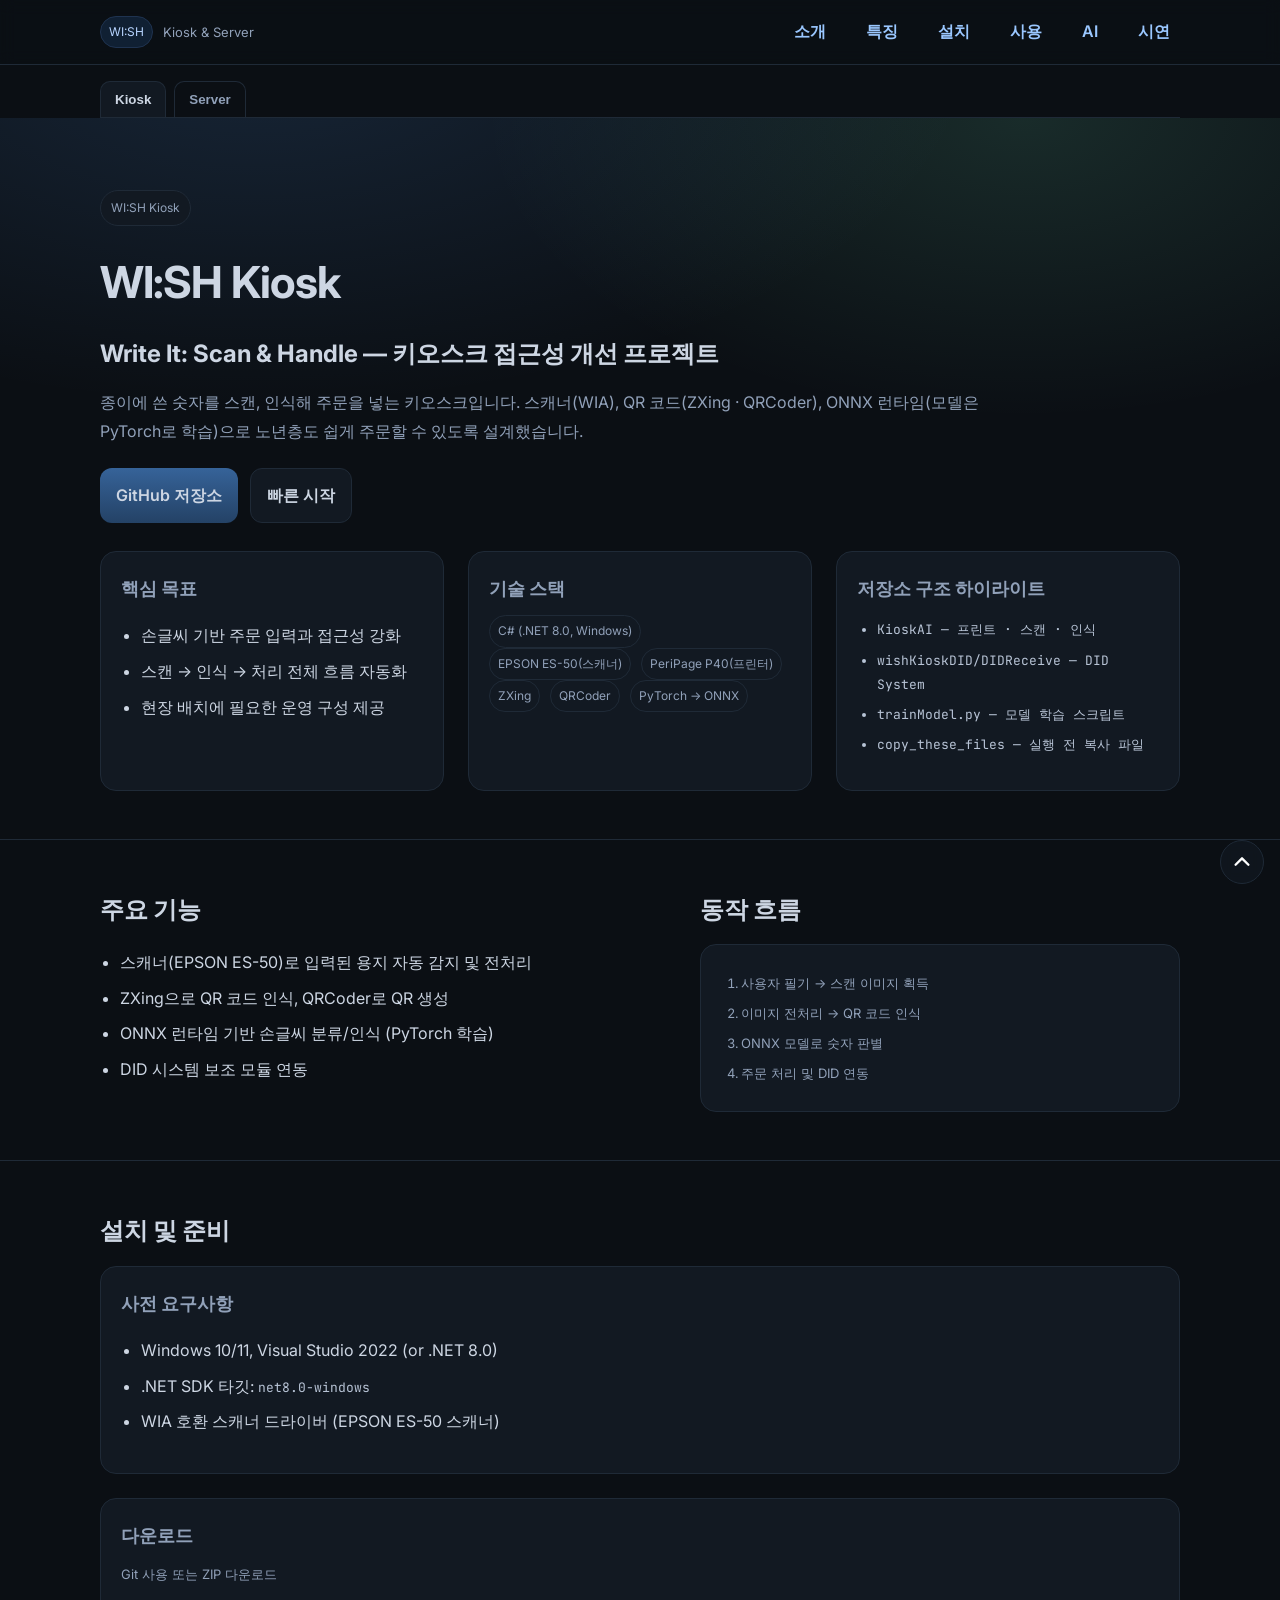
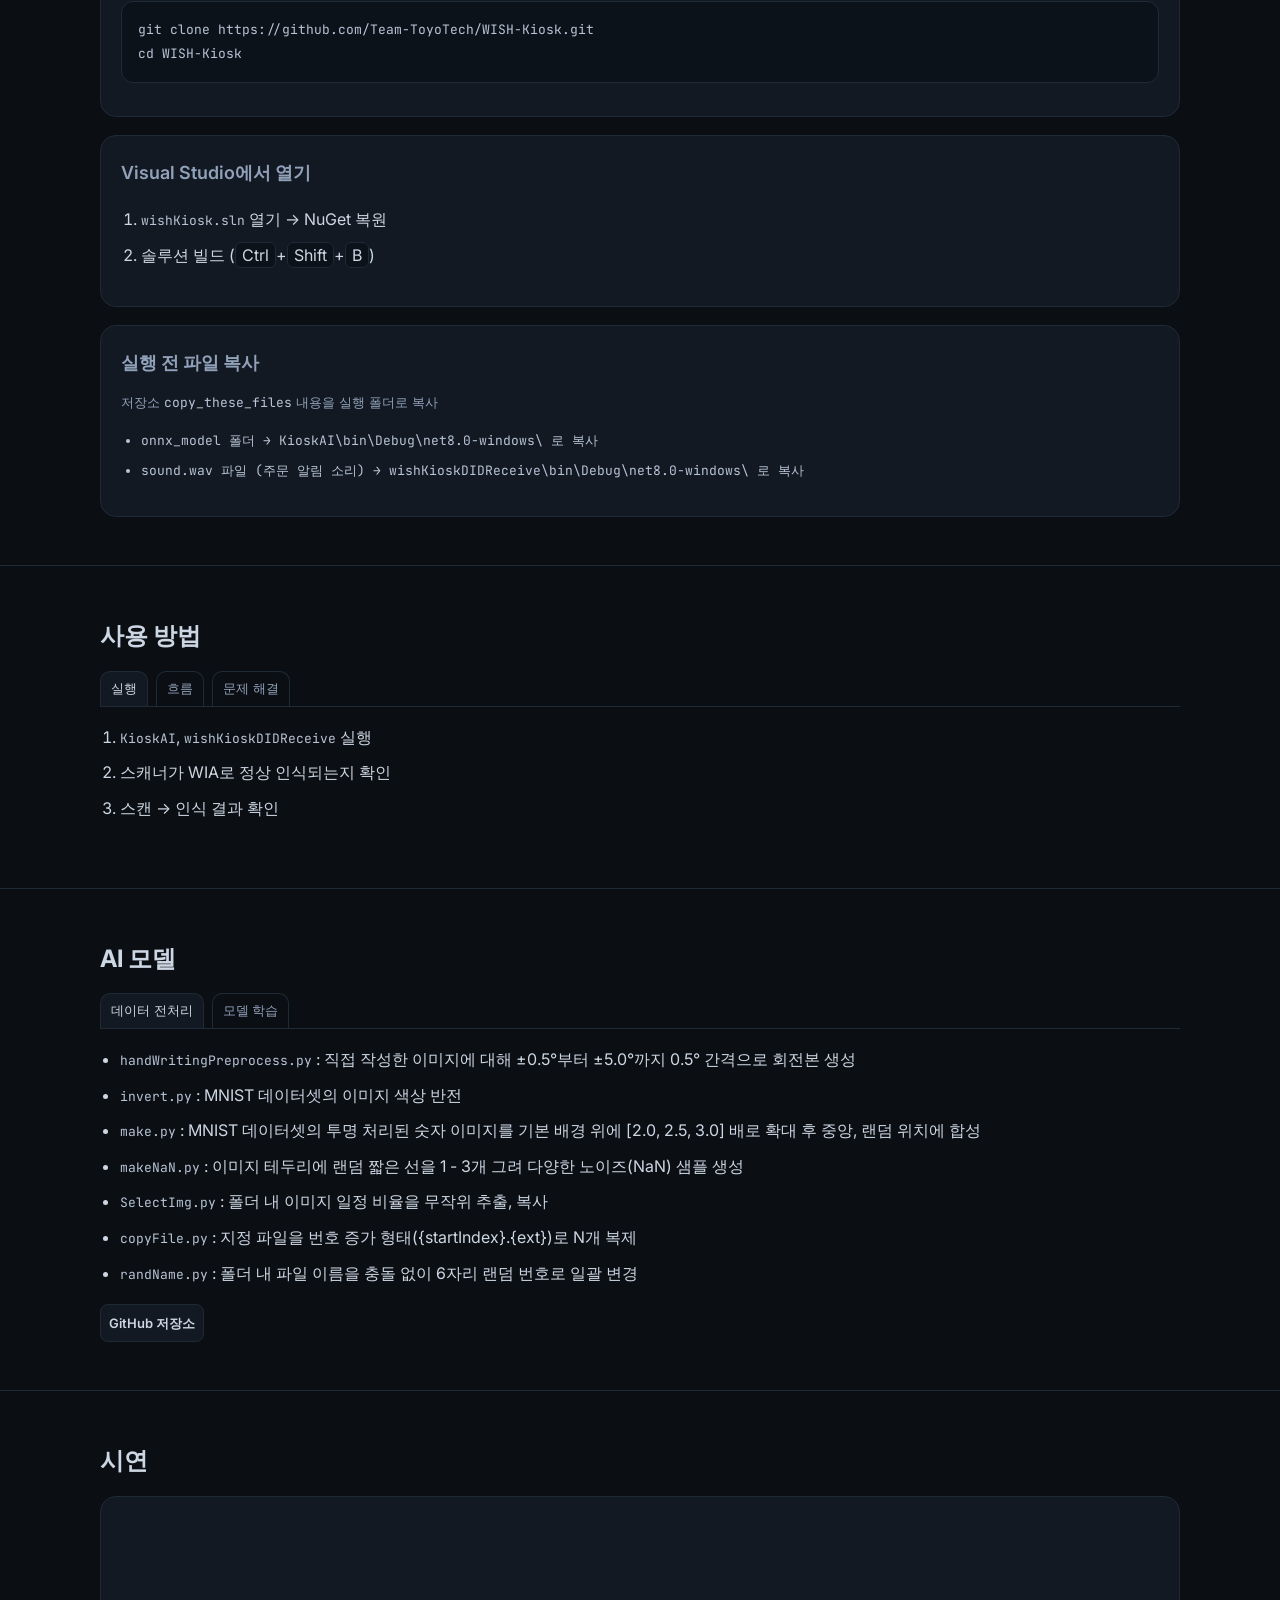
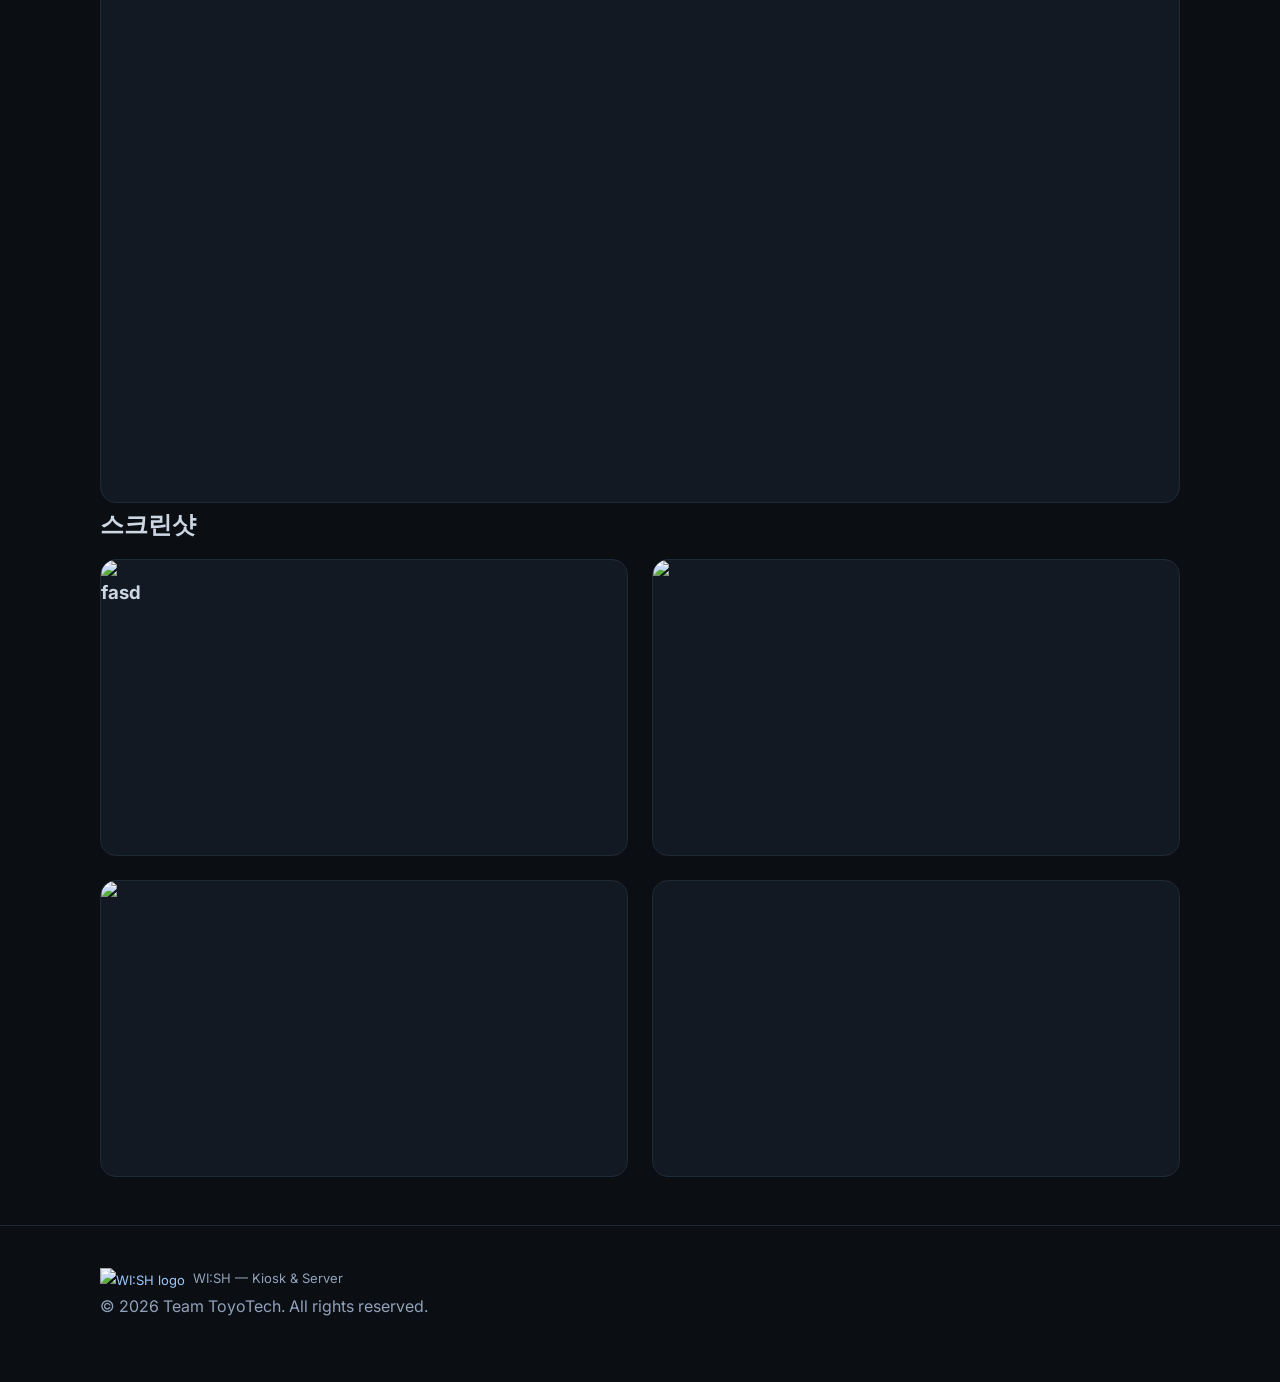
==== docs/index.html @ a1c24a6a "docs update contents and functions update" ====
<!DOCTYPE html>
<html lang="ko">
    <head>
        <meta charset="utf-8" />
        <meta name="viewport" content="width=device-width, initial-scale=1" />
        <title>WI:SH KIOSK & SERVER</title>
        <link rel="icon" href="/img/logo.png" />
        <meta
            name="description"
            content="WISH Kiosk & WISH Server — 접근성 키오스크와 연동 서버 소개/가이드"
        />
        <link rel="preconnect" href="https://fonts.googleapis.com" />
        <link rel="preconnect" href="https://fonts.gstatic.com" crossorigin />
        <link
            href="https://fonts.googleapis.com/css2?family=Inter:wght@400;600;700&family=JetBrains+Mono:wght@400;600&display=swap"
            rel="stylesheet"
        />
        <link rel="stylesheet" href="styles.css" />
        <script
            src="https://cdn.jsdelivr.net/npm/marked/marked.min.js"
            defer
        ></script>
    </head>
    <body>
        <header>
            <div class="container">
                <nav>
                    <div style="display: flex; align-items: center; gap: 10px">
                        <div class="pill">WI:SH</div>
                        <span class="small">Kiosk & Server</span>
                    </div>
                    <div style="display: flex; align-items: center; gap: 20px">
                        <!-- Kiosk-only nav -->
                        <div class="nav-links kiosk-only">
                            <a href="#overview">소개</a>
                            <a href="#features">특징</a>
                            <a href="#install">설치</a>
                            <a href="#usage">사용</a>
                            <a href="#ai">AI</a>
                            <a href="#demo">시연</a>
                        </div>
                        <!-- Server-only nav -->
                        <div class="nav-links server-only hidden">
                            <a href="#server-overview">소개</a>
                            <a href="#server-features">특징</a>
                            <a href="#server-install">설치</a>
                            <a href="#server-api">API</a>
                            <a href="#server-usage">사용</a>
                        </div>
                    </div>
                </nav>
            </div>
        </header>

        <!-- TOP-LEVEL TABS -->
        <div class="container">
            <div
                class="top-tabs"
                role="tablist"
                aria-label="WI:SH Product Switch"
            >
                <button
                    class="active"
                    data-pane="kiosk"
                    aria-controls="pane-kiosk"
                    aria-selected="true"
                >
                    Kiosk
                </button>
                <button
                    data-pane="server"
                    aria-controls="pane-server"
                    aria-selected="false"
                >
                    Server
                </button>
            </div>
        </div>

        <!-- ===================== KIOSK PANE ===================== -->
        <div
            id="pane-kiosk"
            class="pane active"
            role="tabpanel"
            aria-labelledby="tab-kiosk"
        >
            <!-- KIOSK: OVERVIEW -->
            <section class="hero" id="overview">
                <div class="container">
                    <span class="badge">WI:SH Kiosk</span>
                    <h1 class="h1">WI:SH Kiosk</h1>
                    <h2 class="h2">
                        Write It: Scan & Handle — 키오스크 접근성 개선 프로젝트
                    </h2>
                    <p class="lead">
                        종이에 쓴 숫자를 스캔, 인식해 주문을 넣는
                        키오스크입니다. 스캐너(WIA), QR 코드(ZXing · QRCoder),
                        ONNX 런타임(모델은 PyTorch로 학습)으로 노년층도 쉽게
                        주문할 수 있도록 설계했습니다.
                    </p>
                    <div class="cta-row">
                        <a
                            class="btn primary"
                            href="https://github.com/Team-ToyoTech/WISH-Kiosk"
                            target="_blank"
                            rel="noopener"
                            >GitHub 저장소</a
                        >
                        <a class="btn secondary" href="#install">빠른 시작</a>
                    </div>

                    <div class="grid features">
                        <div class="card">
                            <h3 class="h3">핵심 목표</h3>
                            <ul>
                                <li>손글씨 기반 주문 입력과 접근성 강화</li>
                                <li>스캔 → 인식 → 처리 전체 흐름 자동화</li>
                                <li>현장 배치에 필요한 운영 구성 제공</li>
                            </ul>
                        </div>
                        <div class="card">
                            <h3 class="h3">기술 스택</h3>
                            <div class="tag">C# (.NET 8.0, Windows)</div>
                            <div class="tag">EPSON ES-50(스캐너)</div>
                            <div class="tag">PeriPage P40(프린터)</div>
                            <div class="tag">ZXing</div>
                            <div class="tag">QRCoder</div>
                            <div class="tag">PyTorch → ONNX</div>
                        </div>
                        <div class="card">
                            <h3 class="h3">저장소 구조 하이라이트</h3>
                            <ul class="mono">
                                <li>KioskAI — 프린트 · 스캔 · 인식</li>
                                <li>wishKioskDID/DIDReceive — DID System</li>
                                <li>trainModel.py — 모델 학습 스크립트</li>
                                <li>copy_these_files — 실행 전 복사 파일</li>
                            </ul>
                        </div>
                    </div>
                </div>
            </section>

            <!-- KIOSK: FEATURES + ARCH -->
            <section id="features" class="alt">
                <div class="container two-col">
                    <div>
                        <h2 class="h2">주요 기능</h2>
                        <ul>
                            <li>
                                스캐너(EPSON ES-50)로 입력된 용지 자동 감지 및
                                전처리
                            </li>
                            <li>ZXing으로 QR 코드 인식, QRCoder로 QR 생성</li>
                            <li>
                                ONNX 런타임 기반 손글씨 분류/인식 (PyTorch 학습)
                            </li>
                            <li>DID 시스템 보조 모듈 연동</li>
                        </ul>
                    </div>
                    <div>
                        <h2 class="h2">동작 흐름</h2>
                        <div class="card">
                            <ol class="small" style="margin: 0">
                                <li>사용자 필기 → 스캔 이미지 획득</li>
                                <li>이미지 전처리 → QR 코드 인식</li>
                                <li>ONNX 모델로 숫자 판별</li>
                                <li>주문 처리 및 DID 연동</li>
                            </ol>
                        </div>
                    </div>
                </div>
            </section>

            <!-- KIOSK: INSTALL -->
            <section id="install">
                <div class="container">
                    <h2 class="h2">설치 및 준비</h2>
                    <div class="grid">
                        <div class="card">
                            <h3 class="h3">사전 요구사항</h3>
                            <ul>
                                <li>
                                    Windows 10/11, Visual Studio 2022 (or .NET
                                    8.0)
                                </li>
                                <li>
                                    .NET SDK 타깃:
                                    <span class="mono">net8.0-windows</span>
                                </li>
                                <li>
                                    WIA 호환 스캐너 드라이버 (EPSON ES-50
                                    스캐너)
                                </li>
                            </ul>
                        </div>
                        <div class="card">
                            <h3 class="h3">다운로드</h3>
                            <p class="small">Git 사용 또는 ZIP 다운로드</p>
                            <pre><code class="mono">git clone https://github.com/Team-ToyoTech/WISH-Kiosk.git
cd WISH-Kiosk
</code></pre>
                        </div>
                    </div>

                    <div class="card" style="margin-top: 18px">
                        <h3 class="h3">Visual Studio에서 열기</h3>
                        <ol>
                            <li>
                                <span class="mono">wishKiosk.sln</span> 열기 →
                                NuGet 복원
                            </li>
                            <li>
                                솔루션 빌드 (<span class="kbd">Ctrl</span>+<span
                                    class="kbd"
                                    >Shift</span
                                >+<span class="kbd">B</span>)
                            </li>
                        </ol>
                    </div>

                    <div class="card" style="margin-top: 18px">
                        <h3 class="h3">실행 전 파일 복사</h3>
                        <p class="small">
                            저장소
                            <span class="mono">copy_these_files</span> 내용을
                            실행 폴더로 복사
                        </p>
                        <ul class="mono">
                            <li>
                                onnx_model 폴더 →
                                KioskAI\bin\Debug\net8.0-windows\ 로 복사
                            </li>
                            <li>
                                sound.wav 파일 (주문 알림 소리) →
                                wishKioskDIDReceive\bin\Debug\net8.0-windows\ 로
                                복사
                            </li>
                        </ul>
                    </div>
                </div>
            </section>

            <!-- KIOSK: USAGE -->
            <section id="usage" class="alt">
                <div class="container">
                    <h2 class="h2">사용 방법</h2>
                    <div class="tabs" role="tablist">
                        <button class="active" data-tab="run">실행</button>
                        <button data-tab="flow">흐름</button>
                        <button data-tab="troubleshoot">문제 해결</button>
                    </div>
                    <div id="tab-run" class="tabpanel active">
                        <ol>
                            <li>
                                <span class="mono">KioskAI</span>,
                                <span class="mono">wishKioskDIDReceive</span>
                                실행
                            </li>
                            <li>스캐너가 WIA로 정상 인식되는지 확인</li>
                            <li>스캔 → 인식 결과 확인</li>
                        </ol>
                    </div>
                    <div id="tab-flow" class="tabpanel">
                        <ol>
                            <li>스캔 버튼 → 문서 스캔</li>
                            <li>바코드/QR 감지 → 주문 식별</li>
                            <li>모델 추론 → 숫자 인식</li>
                            <li>주문 처리 → DID 수신/알림</li>
                        </ol>
                    </div>
                    <div id="tab-troubleshoot" class="tabpanel">
                        <ul>
                            <li>
                                스캐너 인식 실패: WIA 드라이버/USB 포트 확인
                            </li>
                            <li>패키지 오류: NuGet 복원/재설치</li>
                            <li>
                                모델 로드 실패:
                                <span class="mono">onnx_model</span> 경로 재확인
                            </li>
                        </ul>
                    </div>
                </div>
            </section>

            <!-- KIOSK: AI -->
            <section id="ai">
                <div class="container">
                    <h2 class="h2">AI 모델</h2>
                    <div class="tabs" role="tablist">
                        <button class="active" data-tab="dataPreprocess">
                            데이터 전처리
                        </button>
                        <button data-tab="modelTrain">모델 학습</button>
                    </div>
                    <div id="tab-dataPreprocess" class="tabpanel active">
                        <ul>
                            <li>
                                <span class="mono"
                                    >handWritingPreprocess.py</span
                                >
                                : 직접 작성한 이미지에 대해 ±0.5°부터 ±5.0°까지
                                0.5° 간격으로 회전본 생성
                            </li>
                            <li>
                                <span class="mono">invert.py</span> : MNIST
                                데이터셋의 이미지 색상 반전
                            </li>
                            <li>
                                <span class="mono">make.py</span> : MNIST
                                데이터셋의 투명 처리된 숫자 이미지를 기본 배경
                                위에 [2.0, 2.5, 3.0] 배로 확대 후 중앙, 랜덤
                                위치에 합성
                            </li>
                            <li>
                                <span class="mono">makeNaN.py</span> : 이미지
                                테두리에 랜덤 짧은 선을 1 - 3개 그려 다양한
                                노이즈(NaN) 샘플 생성
                            </li>
                            <li>
                                <span class="mono">SelectImg.py</span> : 폴더 내
                                이미지 일정 비율을 무작위 추출, 복사
                            </li>
                            <li>
                                <span class="mono">copyFile.py</span> : 지정
                                파일을 번호 증가 형태({startIndex}.{ext})로 N개
                                복제
                            </li>
                            <li>
                                <span class="mono">randName.py</span> : 폴더 내
                                파일 이름을 충돌 없이 6자리 랜덤 번호로 일괄
                                변경
                            </li>
                        </ul>
                        <a
                            class="btn small"
                            href="https://github.com/Team-ToyoTech/WISH-ImagePreprocess"
                            target="_blank"
                            rel="noopener"
                            >GitHub 저장소
                        </a>
                    </div>
                    <div id="tab-modelTrain" class="tabpanel">
                        <ol>
                            <li>
                                이미지를 64 × 64 로 조정 (학습 효과 극대화 위해
                                이미지 해상도 낮춤)
                            </li>
                            <li>PyTorch 이용한 모델 학습</li>
                            <li>ONNX로 모델 내보내기</li>
                        </ol>
                        <a
                            class="btn small"
                            href="https://github.com/Team-ToyoTech/WISH-Kiosk/blob/master/trainModel.py"
                            target="_blank"
                            rel="noopener"
                            ><span class="mono">trainModel.py</span> 코드
                        </a>
                    </div>
                </div>
            </section>

            <!-- DEMO -->
            <section id="demo" class="alt">
                <div class="container">
                    <div>
                        <h2 class="h2">시연</h2>
                        <a
                            class="youtube-url"
                            href="https://www.youtube.com/watch?v=LmGofzJ8d3k"
                        ></a>
                    </div>
                    <div>
                        <h2 class="h2">스크린샷</h2>
                        <div
                            class="grid"
                            style="grid-template-columns: repeat(2, 1fr)"
                        >
                            <div class="card media-card ratio-16x9">
                                <img src="/img/wishKiosk.png" />
                                <h3>fasd</h3>
                            </div>
                            <div class="card media-card ratio-16x9">
                                <img src="/img/wishKioskDIDDisplay.png" />
                            </div>
                            <div class="card media-card ratio-16x9">
                                <img src="/img/wishKioskDIDReceive.png" />
                            </div>
                            <div class="card media-card ratio-16x9"></div>
                        </div>
                    </div>
                </div>
            </section>
        </div>
        <!-- ===================== /KIOSK PANE ===================== -->

        <!-- ===================== SERVER PANE ===================== -->
        <div
            id="pane-server"
            class="pane"
            role="tabpanel"
            aria-labelledby="tab-server"
        >
            <!-- SERVER: OVERVIEW -->
            <section class="hero" id="server-overview">
                <div class="container">
                    <span class="badge">WI:SH Server</span>
                    <h2 class="h1">WI:SH Server</h2>
                    <p class="lead">
                        WI:SH Kiosk와 연동되는 서버 구성입니다. 주문 접수/상태
                        관리, 외부 결제 연동, 큐 표출 등 백엔드 역할을
                        담당합니다. (Toss Payments 기반 결제)
                    </p>
                    <div class="cta-row">
                        <a
                            class="btn primary"
                            href="https://github.com/Team-ToyoTech/WISH-Server"
                            target="_blank"
                            rel="noopener"
                            >GitHub 저장소</a
                        >
                        <a class="btn secondary" href="#server-install"
                            >빠른 시작</a
                        >
                    </div>
                </div>
            </section>

            <!-- SERVER: FEATURES -->
            <section id="server-features" class="alt">
                <div class="container two-col">
                    <div>
                        <h2 class="h2">서버 주요 기능</h2>
                        <ul>
                            <li>키오스크 ↔ 서버 주문/결제 플로우</li>
                            <li>주문 대기/완료 큐 관리 및 조회</li>
                            <li>
                                Toss Payments 결제 승인/브랜드페이/빌링 샘플
                                엔드포인트
                            </li>
                        </ul>
                        <div class="note small">
                            결제 키는 실제 상용/테스트 키로 교체해야 합니다.
                        </div>
                    </div>
                    <div>
                        <h2 class="h2">연동 개요</h2>
                        <div class="card small">
                            <ol style="margin: 0">
                                <li>
                                    키오스크 → <span class="mono">/pay</span> 로
                                    결제 세션 생성
                                </li>
                                <li>
                                    브라우저(또는 WebView)에서 결제 → 서버에서
                                    승인 처리
                                </li>
                                <li>
                                    결제 완료 시 주문 등록(<span class="mono"
                                        >/order/add/:id</span
                                    >
                                    또는 카운터 결제 플로우)
                                </li>
                            </ol>
                        </div>
                    </div>
                </div>
            </section>

            <!-- SERVER: INSTALL -->
            <section id="server-install">
                <div class="container">
                    <h2 class="h2">서버 설치 및 실행</h2>
                    <div class="grid">
                        <div class="card">
                            <h3 class="h3">다운로드</h3>
                            <pre><code class="mono">git clone https://github.com/Team-ToyoTech/WISH-Server.git
cd WISH-Server
npm install express body-parser
node Server.js
</code></pre>
                            <p class="small">
                                기본 포트 <span class="mono">4000</span>으로
                                기동됩니다.
                            </p>
                        </div>
                    </div>
                </div>
            </section>

            <!-- SERVER: API -->
            <section id="server-api" class="alt">
                <div class="container">
                    <h2 class="h2">API 사용 방법</h2>
                    <p class="small">
                        기본 URL:
                        <span class="mono">http://localhost:4000</span>
                    </p>
                    <p class="small">
                        AWS 서버 URL:
                        <span class="mono">https://wish.toyotech.dev</span>
                    </p>
                    <p class="small">
                        <span class="mono">:id</span>: 랜덤으로 발급 받은 결제
                        번호
                    </p>
                    <p class="small">
                        <span class="mono">orderN</span>: 주문 번호
                    </p>
                    <div class="grid">
                        <div class="card">
                            <h3 class="h3">결제 플로우</h3>
                            <details open>
                                <summary class="mono">
                                    POST /pay — 결제 세션 생성
                                </summary>
                                <pre><code class="mono">req  : { "amount": 12000 }
resp : { "redirectId": "&lt;paymentId&gt;" }</code></pre>
                            </details>
                            <details>
                                <summary class="mono">
                                    GET /checkout/:id — 결제창 페이지 (내부용)
                                </summary>
                                <p class="small">
                                    브라우저에서 Toss 결제 위젯 로드 후
                                    성공/실패로 리다이렉트.
                                </p>
                            </details>
                            <details>
                                <summary class="mono">
                                    GET /ispaying/:id — 결제 상태 폴링
                                </summary>
                                <pre><code class="mono">resp : { "status": "pending" | "paid" | "failed" }</code></pre>
                            </details>
                            <details>
                                <summary class="mono">
                                    POST /order/add/:id — 결제완료 주문 등록
                                </summary>
                                <pre><code class="mono">req  : [ { "Name": "라면", "Count": 2 }, ... ]
resp : { "orderNumber": 123 }</code></pre>
                            </details>
                            <details>
                                <summary class="mono">
                                    POST /pay/counter — 카운터 결제(선주문) 생성
                                </summary>
                                <pre><code class="mono">req  : { "amount": 10000, "orders": [ { "Name":"라면","Count":2 } ] }
resp : { "orderNumber": 101, "orderId": "XXXXX" }</code></pre>
                            </details>
                            <details>
                                <summary class="mono">
                                    GET /pay/complete/:orderN — 카운터 결제 완료
                                    처리
                                </summary>
                                <pre><code class="mono">resp : { "status": "success" | "fail" }</code></pre>
                            </details>
                        </div>

                        <div class="card">
                            <h3 class="h3">주문 큐 / DID</h3>
                            <summary class="mono">
                                GET /order/get — 대기 중 주문 목록
                            </summary>
                            <summary class="mono">
                                GET /order/getid — 대기 중 주문 번호 목록
                            </summary>
                            <summary class="mono">
                                GET /order/complete/set/:orderN — 준비완료 처리
                            </summary>
                            <summary class="mono">
                                GET /order/complete/get — 완료된 주문 목록
                            </summary>
                            <summary class="mono">
                                GET /order/complete/getid — 완료된 주문 번호
                                목록
                            </summary>
                            <summary class="mono">
                                GET /order/complete/cancel/:orderN — 완료 취소
                            </summary>
                            <summary class="mono">
                                DELETE /order/del/:orderN — 수령 처리(완료
                                목록에서 제거)
                            </summary>
                        </div>
                    </div>

                    <div class="card" style="margin-top: 18px">
                        <h3 class="h3">cURL 예시</h3>
                        <pre><code class="mono"># 세션 생성 → redirectId 확인
curl -X POST http://localhost:4000/pay \
  -H "Content-Type: application/json" \
  -d '{ "amount": 12000 }'

# 결제 상태 폴링
curl http://localhost:4000/ispaying/&lt;redirectId&gt;

# 결제완료 후 주문 등록
curl -X POST http://localhost:4000/order/add/&lt;redirectId&gt; \
  -H "Content-Type: application/json" \
  -d '[{ "Name": "라면", "Count": 2 }]'</code></pre>
                    </div>
                </div>
            </section>

            <!-- SERVER: USAGE -->
            <section id="server-usage">
                <div class="container">
                    <h2 class="h2">서버 사용 팁</h2>
                    <div class="tabs" role="tablist">
                        <button class="active" data-tab="srv-run">실행</button>
                        <button data-tab="srv-flow">흐름</button>
                        <button data-tab="srv-troubleshoot">문제 해결</button>
                    </div>
                    <div id="tab-srv-run" class="tabpanel active">
                        <ol>
                            <li>
                                로컬에서 서버 기동 후
                                <span class="mono">http://localhost:4000</span>
                                확인
                            </li>
                            <li>키오스크 클라이언트에 서버 URL 설정</li>
                        </ol>
                    </div>
                    <div id="tab-srv-flow" class="tabpanel">
                        <ol>
                            <li>
                                키오스크: <span class="mono">/pay</span> → 웹
                                결제
                            </li>
                            <li>서버: 승인 처리</li>
                            <li>
                                키오스크:
                                <span class="mono">/order/add/:id</span> 등록
                            </li>
                        </ol>
                    </div>
                    <div id="tab-srv-troubleshoot" class="tabpanel">
                        <ul>
                            <li>포트 충돌 → 포트 변경/점유 해제</li>
                            <li>키 교체 누락 → Toss 키 값 점검</li>
                            <li>프록시/방화벽 → 로컬 접근 허용</li>
                        </ul>
                    </div>
                </div>
            </section>
        </div>
        <!-- ===================== /SERVER PANE ===================== -->

        <footer>
            <div class="container small">
                <a href="/img/logo.png"
                    ><img src="/img/logo.png" alt="WI:SH logo" /></a
                >WI:SH — Kiosk & Server
            </div>

            <div class="container">
                &copy; <span id="yearNow"></span> Team ToyoTech. All rights
                reserved.
            </div>
        </footer>

        <!-- Top button -->
        <button id="btnTop" type="button" aria-label="맨 위로" title="맨 위로">
            <svg viewBox="0 0 24 24" width="22" height="22" aria-hidden="true">
                <polyline
                    points="5,15 12,8 19,15"
                    fill="none"
                    stroke="white"
                    stroke-width="2.5"
                    stroke-linecap="round"
                    stroke-linejoin="round"
                />
            </svg>
        </button>

        <script src="script.js"></script>
    </body>
</html>
---- docs/styles.css ----
:root {
    --bg: #0b0f14;
    --card: #121922;
    --card-2: #0f141b;
    --text: #cdd6e3;
    --muted: #91a1b9;
    --brand: #5aa5ff;
    --brand-2: #7df9c9;
    --border: #1f2a37;
    --link: #9ac7ff;
    --danger: #ff6b6b;
}
* {
    box-sizing: border-box;
    scroll-behavior: smooth;
}
html,
body {
    margin: 0;
    padding: 0;
    background: var(--bg);
    color: var(--text);
    font-family: Inter, system-ui, -apple-system, Segoe UI, Roboto,
        "Noto Sans KR", Arial, sans-serif;
    line-height: 1.85;
    -webkit-text-size-adjust: 100%;
}
p {
    line-height: 1.9;
    margin: 0 0 14px;
}
li {
    margin: 6px 0;
}
ul,
ol {
    padding-left: 1.25rem;
}
a {
    color: var(--link);
    text-decoration: none;
}
a:hover {
    text-decoration: underline;
}

.container {
    max-width: 1120px;
    margin: 0 auto;
    padding: 0 20px;
}
header {
    position: sticky;
    top: 0;
    z-index: 50;
    backdrop-filter: blur(8px);
    background: color-mix(in srgb, var(--bg) 80%, transparent);
    border-bottom: 1px solid var(--border);
}
nav {
    display: flex;
    align-items: center;
    justify-content: space-between;
    height: 64px;
}
.nav-links {
    display: flex;
    gap: 20px;
    font-weight: 600;
}
.nav-links a {
    padding: 8px 10px;
    border-radius: 10px;
}
.nav-links a:hover {
    background: var(--card);
    text-decoration: none;
}

.hero {
    padding: 72px 0 48px;
    background: radial-gradient(
            1200px 600px at 20% -10%,
            rgba(90, 165, 255, 0.15),
            transparent 60%
        ),
        radial-gradient(
            900px 500px at 80% 0%,
            rgba(125, 249, 201, 0.12),
            transparent 60%
        );
    border-bottom: 1px solid var(--border);
}
.badge {
    display: inline-flex;
    gap: 8px;
    align-items: center;
    padding: 6px 10px;
    border: 1px solid var(--border);
    background: var(--card);
    border-radius: 999px;
    color: var(--muted);
    font-size: 12px;
}
.h1 {
    margin: 16px 0 8px;
    font-size: clamp(28px, 5vw, 44px);
    letter-spacing: -0.02em;
}
.h2 {
    font-size: 24px;
    margin: 0 0 12px;
}
.h3 {
    font-size: 18px;
    margin: 18px 0 10px;
    color: var(--muted);
    font-weight: 600;
}
.lead {
    color: var(--muted);
    max-width: 900px;
    line-height: 1.8;
}

.cta-row {
    display: flex;
    gap: 12px;
    margin-top: 22px;
}
.btn {
    display: inline-flex;
    align-items: center;
    gap: 10px;
    padding: 12px 16px;
    border-radius: 12px;
    border: 1px solid var(--border);
    background: var(--card);
    color: var(--text);
    font-weight: 600;
}
.btn.primary {
    background: linear-gradient(
        180deg,
        color-mix(in srgb, var(--brand) 60%, #000 40%),
        color-mix(in srgb, var(--brand) 40%, #000 60%)
    );
    border: none;
}
.btn.secondary {
    background: var(--card);
}
.btn.small {
    display: inline-flex;
    align-items: center;
    gap: 5px;
    padding: 6px 8px;
    border-radius: 8px;
    border: 1px solid var(--border);
    background: var(--card);
    color: var(--text);
    font-weight: 600;
}

.grid {
    display: grid;
    gap: 24px;
}
.grid.features {
    grid-template-columns: repeat(auto-fit, minmax(260px, 1fr));
    margin-top: 28px;
}
.card {
    background: var(--card);
    border: 1px solid var(--border);
    padding: 20px;
    border-radius: 16px;
}
.card h3 {
    margin-top: 0;
}
.mono {
    font-family: "JetBrains Mono", ui-monospace, SFMono-Regular, Menlo, Consolas,
        "Liberation Mono", monospace;
    font-size: 13px;
    color: #b8c4d6;
}

section {
    padding: 48px 0;
    border-bottom: 1px solid var(--border);
}
section.alt {
    background: linear-gradient(
        180deg,
        color-mix(in srgb, var(--card-2) 80%, transparent)
    );
}
.two-col {
    display: grid;
    grid-template-columns: 1.2fr 1fr;
    gap: 24px;
}
@media (max-width: 960px) {
    .two-col {
        grid-template-columns: 1fr;
    }
}

.kbd {
    border: 1px solid var(--border);
    padding: 2px 6px;
    border-radius: 6px;
    background: #0c121a;
}
pre,
code {
    background: #0c121a;
    color: #d7e0ee;
}
pre {
    padding: 16px;
    border-radius: 12px;
    border: 1px solid var(--border);
    max-width: 100%;
    overflow-x: auto;
    overflow-y: auto;
    white-space: pre;
}
pre > code {
    display: block;
    min-width: 0;
}

footer {
    padding: 40px 0 60px;
    color: var(--muted);
}
.small {
    font-size: 13px;
    color: var(--muted);
}
.tag {
    display: inline-block;
    padding: 4px 8px;
    border: 1px solid var(--border);
    border-radius: 999px;
    font-size: 12px;
    color: var(--muted);
    margin-right: 6px;
}
.pill {
    display: inline-flex;
    gap: 6px;
    align-items: center;
    padding: 4px 8px;
    border-radius: 999px;
    background: #102033;
    color: #b7d4ff;
    border: 1px solid #1f3350;
    font-size: 12px;
}

.tabs {
    display: flex;
    gap: 8px;
    border-bottom: 1px solid var(--border);
    margin-bottom: 12px;
}
.tabs button {
    background: none;
    border: 1px solid var(--border);
    border-bottom: none;
    color: var(--muted);
    padding: 8px 10px;
    border-radius: 10px 10px 0 0;
    cursor: pointer;
}
.tabs button.active {
    color: var(--text);
    background: var(--card);
}
.tabpanel {
    display: none;
}
.tabpanel.active {
    display: block;
}

.note {
    padding: 12px 14px;
    border-left: 4px solid var(--brand);
    background: #0e1621;
    border-radius: 8px;
}
.warn {
    padding: 12px 14px;
    border-left: 4px solid var(--danger);
    background: #1a1212;
    border-radius: 8px;
}

.top-tabs {
    display: flex;
    gap: 8px;
    margin: 16px 0 0;
    border-bottom: 1px solid var(--border);
}
.top-tabs button {
    background: none;
    border: 1px solid var(--border);
    border-bottom: none;
    color: var(--muted);
    padding: 10px 14px;
    border-radius: 10px 10px 0 0;
    cursor: pointer;
    font-weight: 600;
}
.top-tabs button.active {
    color: var(--text);
    background: var(--card);
}
.pane {
    display: none;
}
.pane.active {
    display: block;
}
.sep {
    opacity: 0.5;
    margin: 0 8px;
}
.hidden {
    display: none !important;
}

footer .container.small img {
    height: 3.5em;
    width: auto;
    margin-right: 8px;
    vertical-align: -0.15em;
}

#btnTop {
    position: fixed;
    bottom: calc(16px + env(safe-area-inset-bottom, 0px));
    right: calc(16px + env(safe-area-inset-right, 0px));
    width: 44px;
    height: 44px;
    display: grid;
    place-items: center;
    border-radius: 999px;
    border: 1px solid var(--border);
    background: color-mix(in srgb, var(--card) 70%, transparent);
    backdrop-filter: blur(6px);
    cursor: pointer;
    z-index: 60;
}
#btnTop:hover {
    border-color: var(--link);
}
#btnTop svg {
    display: block;
}

@media (max-width: 600px) {
    #btnTop {
        bottom: calc(12px + env(safe-area-inset-bottom, 0px));
        right: calc(12px + env(safe-area-inset-right, 0px));
        width: 40px;
        height: 40px;
    }
}

section,
.hero,
#server-overview {
    scroll-margin-top: 80px;
}

img,
video,
svg {
    max-width: 100%;
    height: auto;
}

@media (max-width: 820px) {
    nav {
        height: auto;
        padding: 8px 0;
        gap: 8px;
        align-items: flex-start;
    }
    .nav-links {
        max-width: 100%;
        overflow-x: auto;
        white-space: nowrap;
        -webkit-overflow-scrolling: touch;
        gap: 12px;
        padding-bottom: 6px;
        scrollbar-width: none;
    }
    .nav-links::-webkit-scrollbar {
        display: none;
    }

    .cta-row {
        flex-wrap: wrap;
    }
}

@media (max-width: 720px) {
    .hero {
        padding: 56px 0 36px;
    }

    .h2 {
        font-size: clamp(18px, 4.5vw, 24px);
    }
    .h3 {
        font-size: clamp(16px, 3.8vw, 18px);
    }
    .lead {
        font-size: clamp(14px, 2.9vw, 16px);
    }

    .btn {
        padding: 11px 14px;
    }
    .card {
        padding: 18px;
    }

    .tabs,
    .top-tabs {
        overflow-x: auto;
        white-space: nowrap;
        -webkit-overflow-scrolling: touch;
        scrollbar-width: none;
    }
    .tabs::-webkit-scrollbar,
    .top-tabs::-webkit-scrollbar {
        display: none;
    }
    .tabs button,
    .top-tabs button {
        flex: 0 0 auto;
    }

    #demo .grid {
        grid-template-columns: 1fr !important;
    }
}

@media (max-width: 600px) {
    .container {
        padding: 0 16px;
    }
    pre {
        font-size: 12px;
    }
    .small {
        font-size: 12px;
    }
    .nav-links a {
        padding: 8px 10px;
    }
}

@media (max-width: 480px) {
    .card {
        padding: 16px;
    }
}

details > summary.mono {
    display: block;
    overflow-x: auto;
    white-space: nowrap;
    -webkit-overflow-scrolling: touch;
}

.mono {
    overflow-wrap: anywhere;
    word-break: break-word;
}
pre .mono,
pre code {
    overflow-wrap: normal;
    word-break: normal;
}
@media (max-width: 820px) {
    header .pill,
    header .small {
        display: none;
    }
}

.media-card {
    padding: 0;
    overflow: hidden;
}
.media-card > img,
.media-card > video {
    width: 100%;
    height: auto;
    display: block;
    object-fit: contain;
}
.media-card iframe {
    width: 100%;
    height: 100%;
    display: block;
    border: 0;
}
.ratio-16x9 {
    aspect-ratio: 16 / 9;
}
@media (max-width: 720px) {
    #demo .grid {
        grid-template-columns: 1fr !important;
    }
}
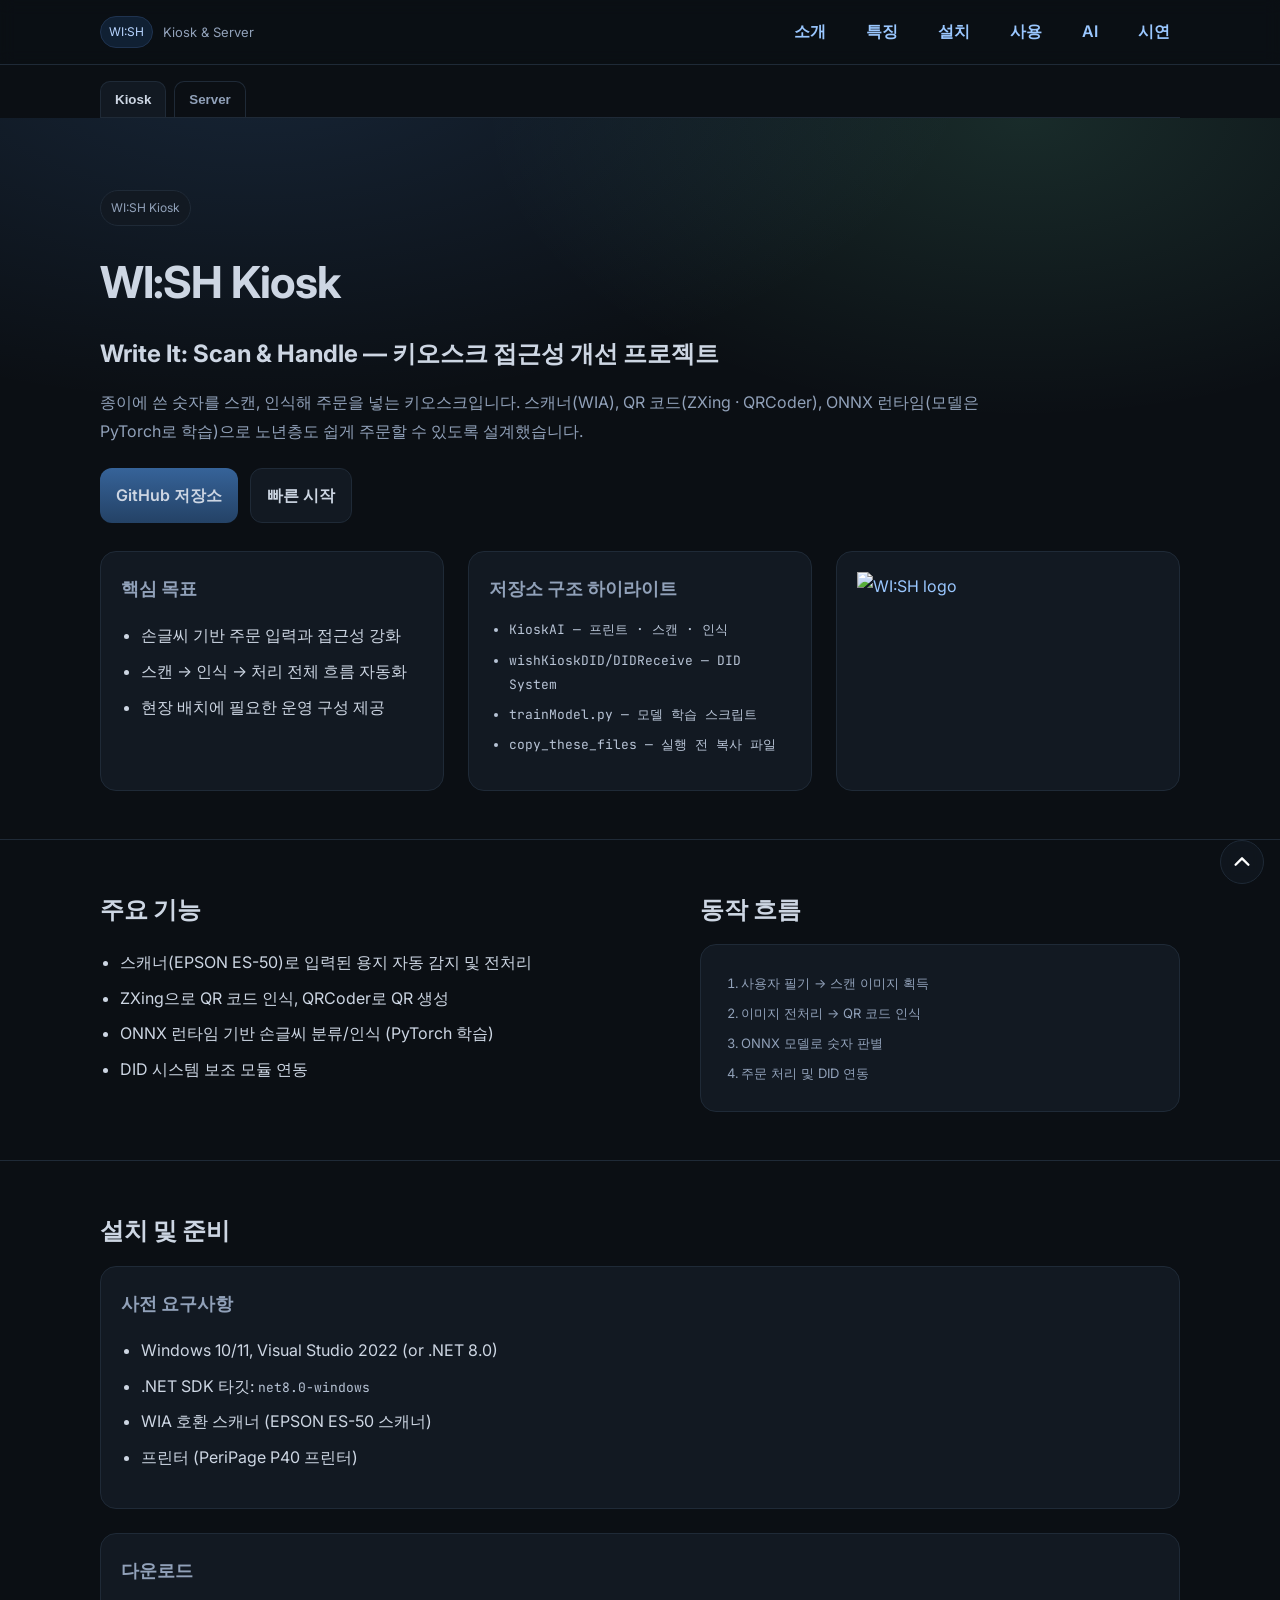
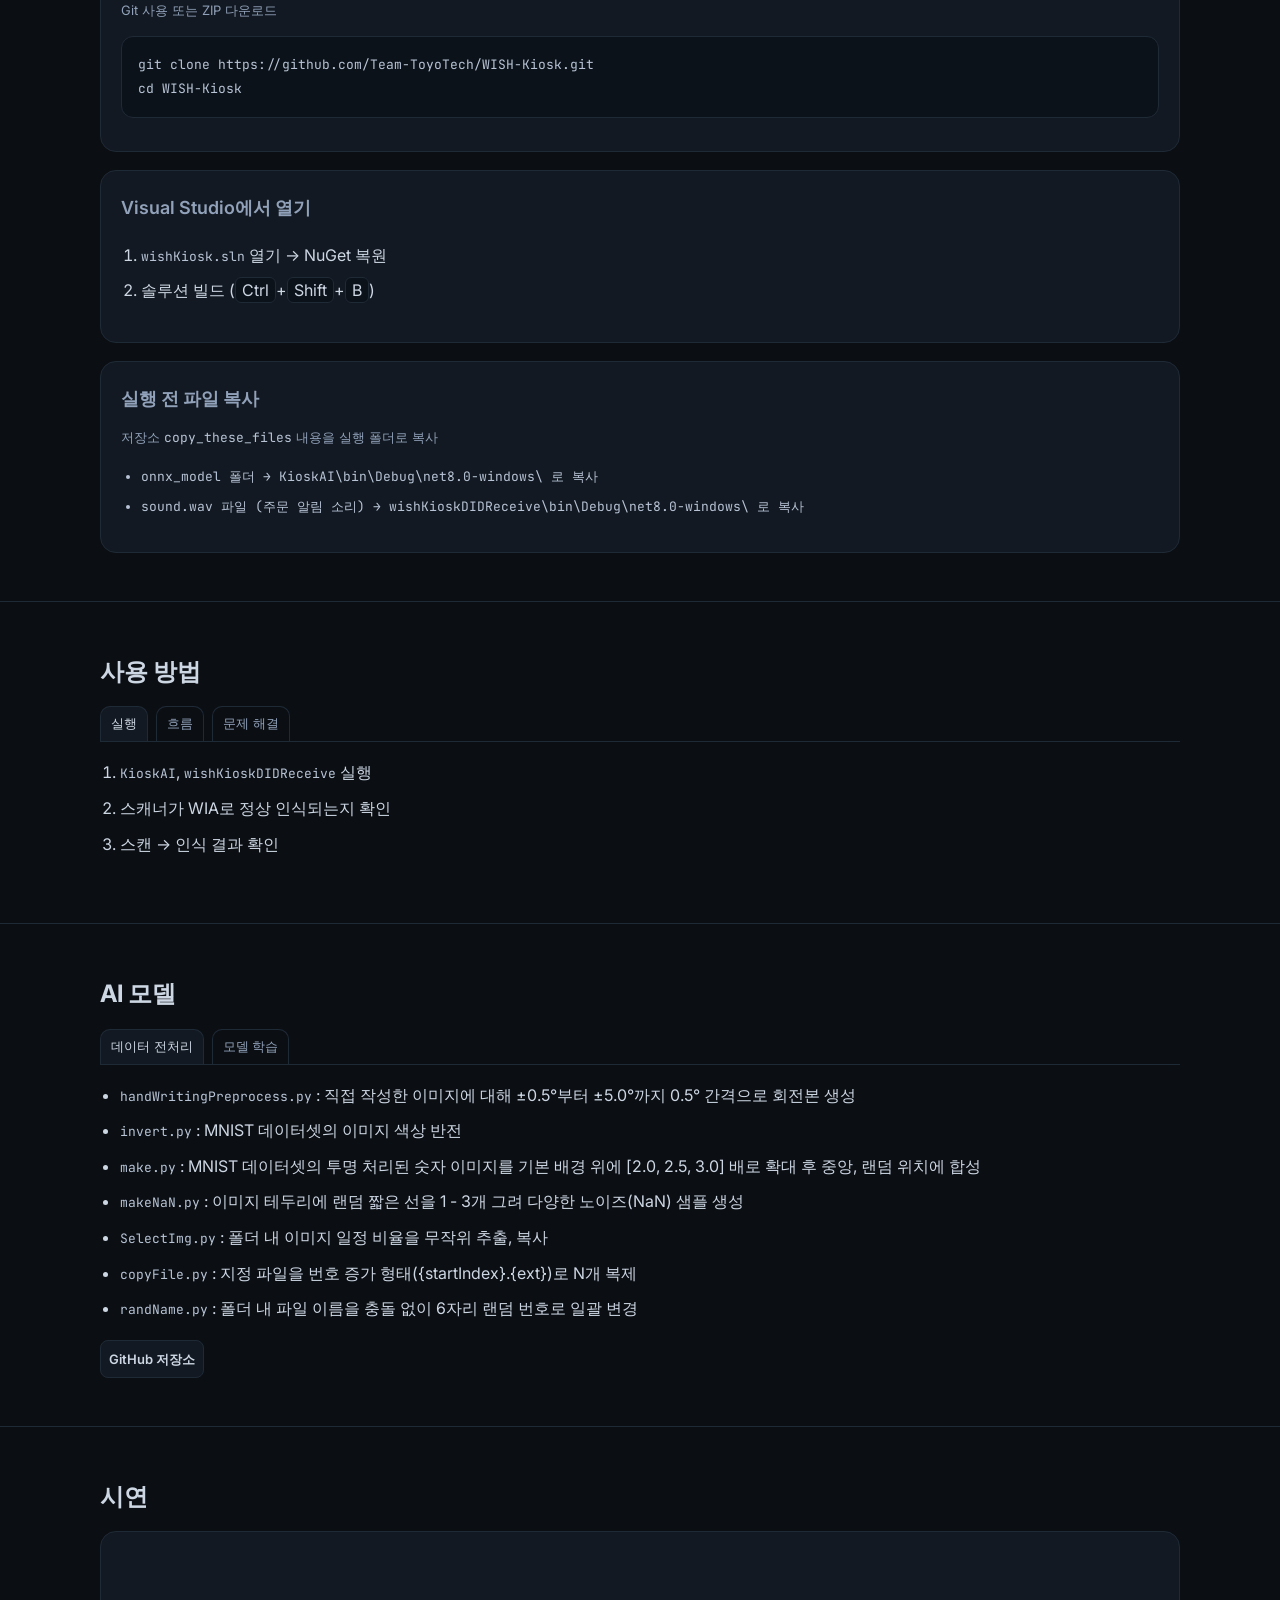
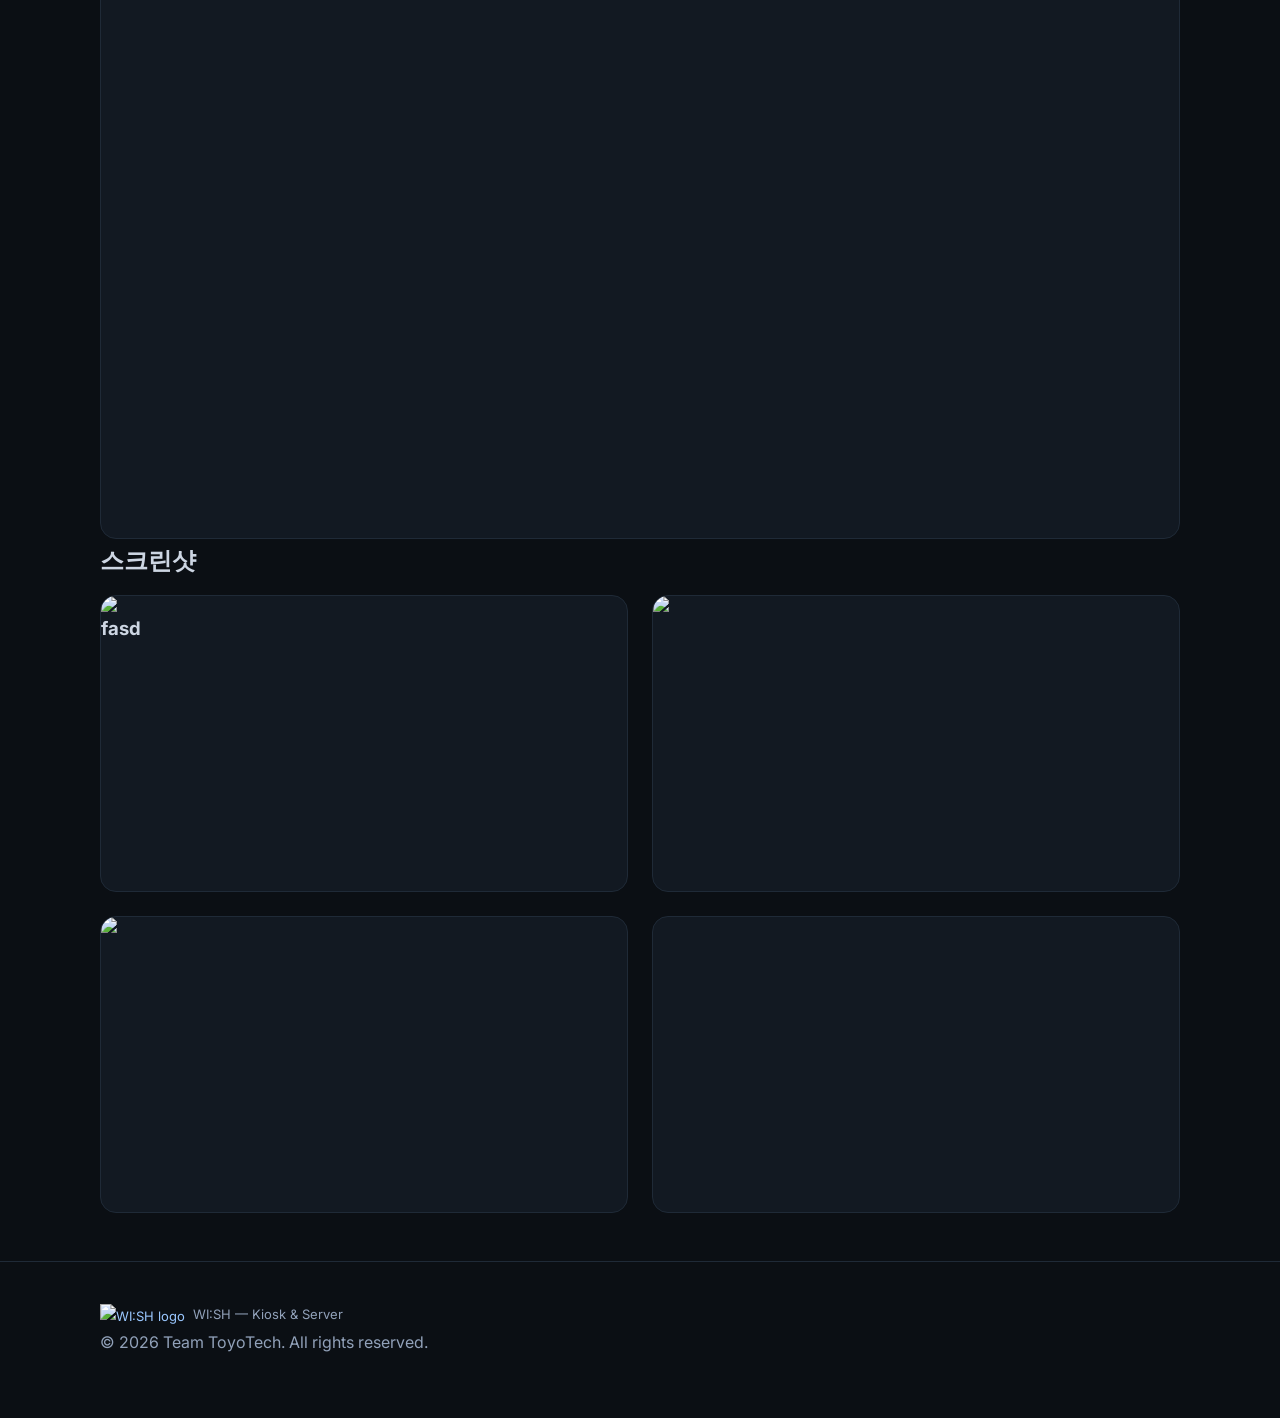
==== commit a535cb25: "docs logo animation implemented docs contents update" ====
--- a/docs/index.html
+++ b/docs/index.html
@@ -26,7 +26,7 @@
             <div class="container">
                 <nav>
                     <div style="display: flex; align-items: center; gap: 10px">
-                        <div class="pill">WI:SH</div>
+                        <a href="./"><div class="pill">WI:SH</div></a>
                         <span class="small">Kiosk & Server</span>
                     </div>
                     <div style="display: flex; align-items: center; gap: 20px">
@@ -119,15 +119,6 @@
                             </ul>
                         </div>
                         <div class="card">
-                            <h3 class="h3">기술 스택</h3>
-                            <div class="tag">C# (.NET 8.0, Windows)</div>
-                            <div class="tag">EPSON ES-50(스캐너)</div>
-                            <div class="tag">PeriPage P40(프린터)</div>
-                            <div class="tag">ZXing</div>
-                            <div class="tag">QRCoder</div>
-                            <div class="tag">PyTorch → ONNX</div>
-                        </div>
-                        <div class="card">
                             <h3 class="h3">저장소 구조 하이라이트</h3>
                             <ul class="mono">
                                 <li>KioskAI — 프린트 · 스캔 · 인식</li>
@@ -135,6 +126,11 @@
                                 <li>trainModel.py — 모델 학습 스크립트</li>
                                 <li>copy_these_files — 실행 전 복사 파일</li>
                             </ul>
+                        </div>
+                        <div class="card">
+                            <a href="/logo/logo.html">
+                                <img src="/img/logo.png" alt="WI:SH logo" />
+                            </a>
                         </div>
                     </div>
                 </div>
@@ -187,10 +183,8 @@
                                     .NET SDK 타깃:
                                     <span class="mono">net8.0-windows</span>
                                 </li>
-                                <li>
-                                    WIA 호환 스캐너 드라이버 (EPSON ES-50
-                                    스캐너)
-                                </li>
+                                <li>WIA 호환 스캐너 (EPSON ES-50 스캐너)</li>
+                                <li>프린터 (PeriPage P40 프린터)</li>
                             </ul>
                         </div>
                         <div class="card">
@@ -647,7 +641,7 @@
 
         <footer>
             <div class="container small">
-                <a href="/img/logo.png"
+                <a href="/logo/logo.html"
                     ><img src="/img/logo.png" alt="WI:SH logo" /></a
                 >WI:SH — Kiosk & Server
             </div>
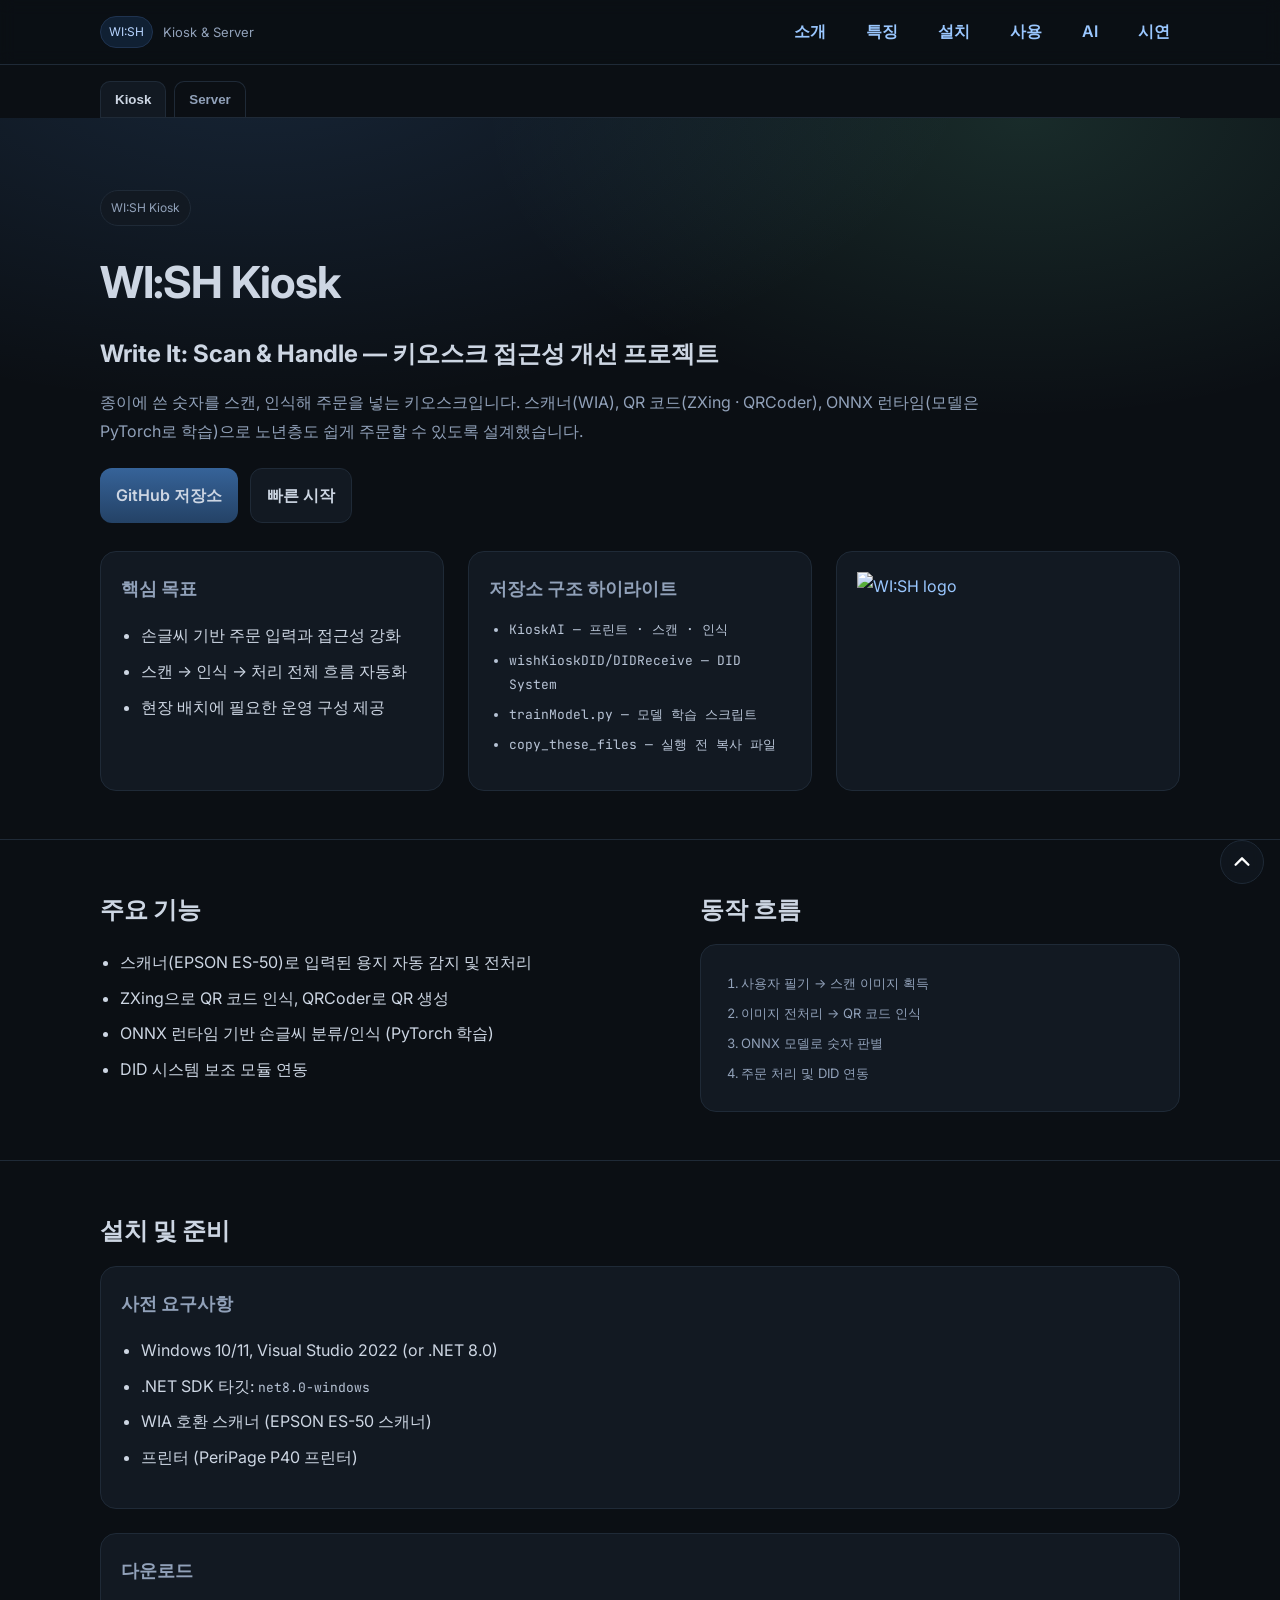
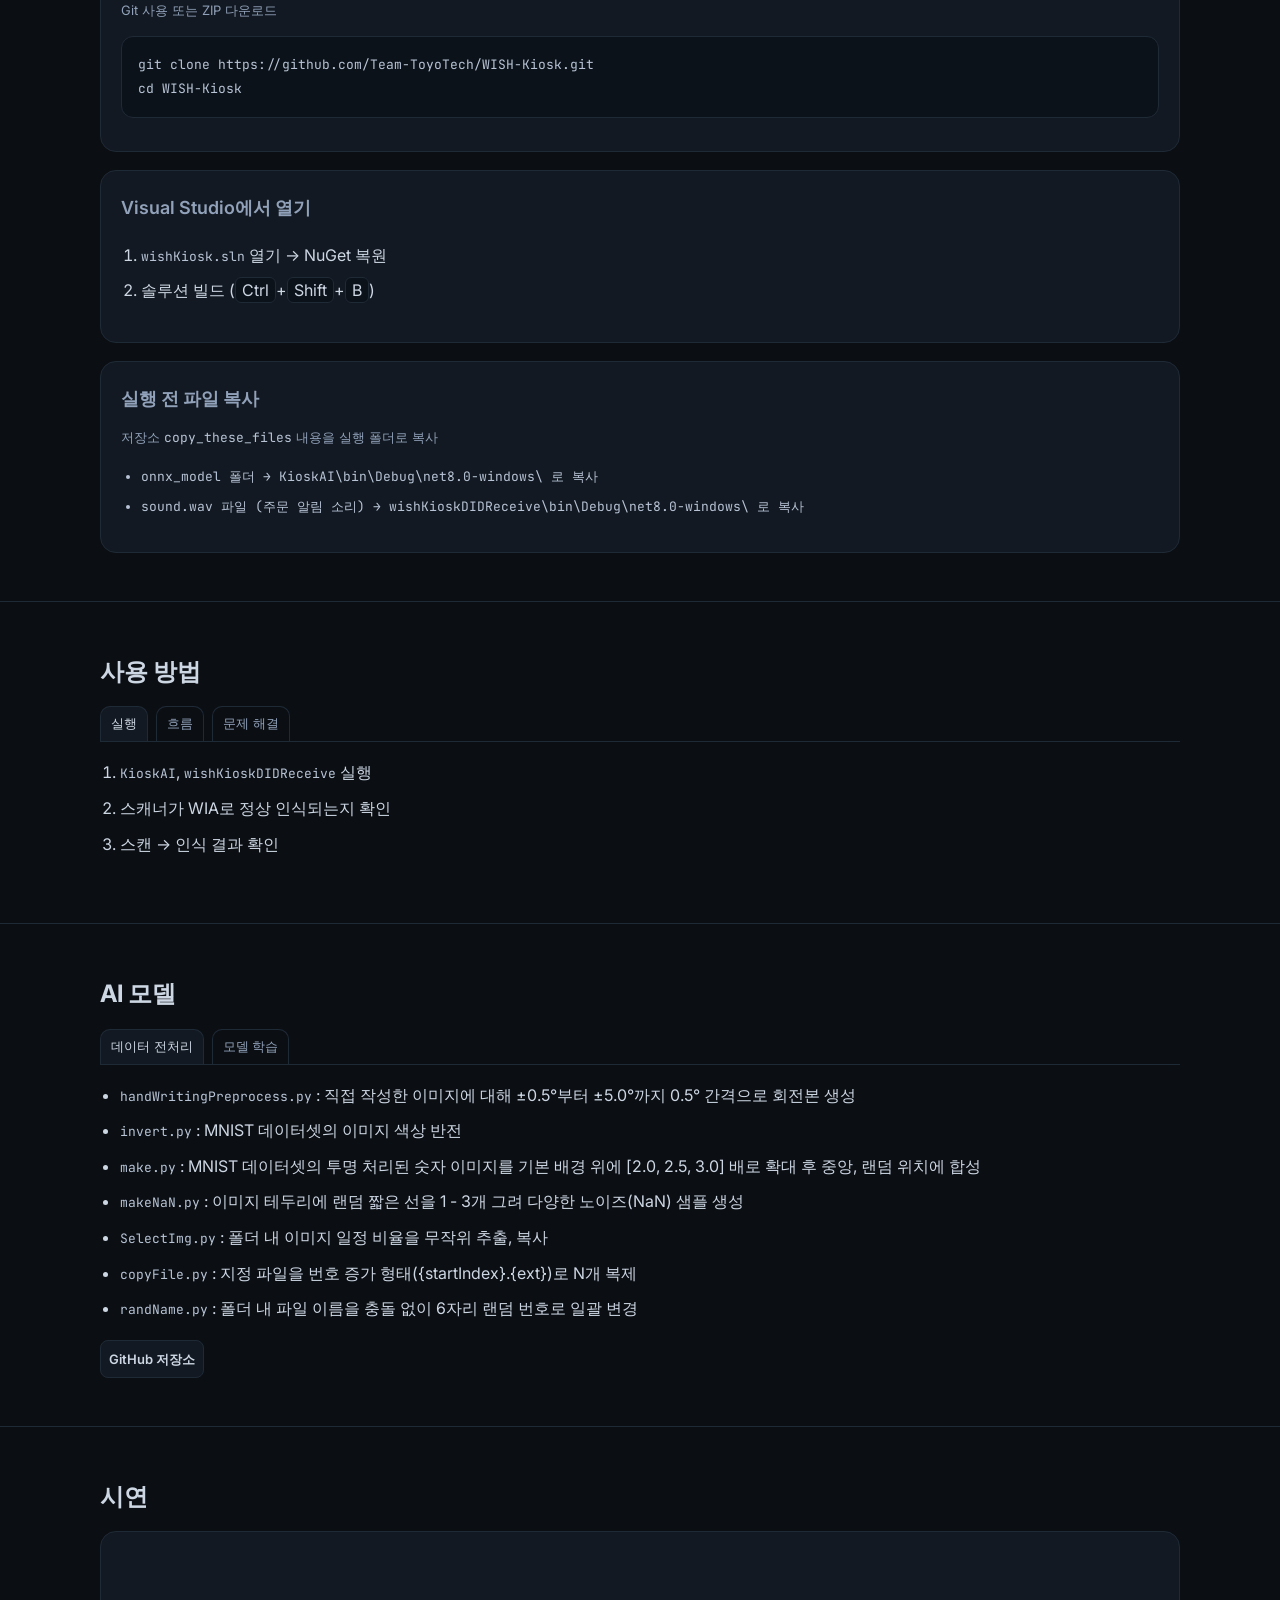
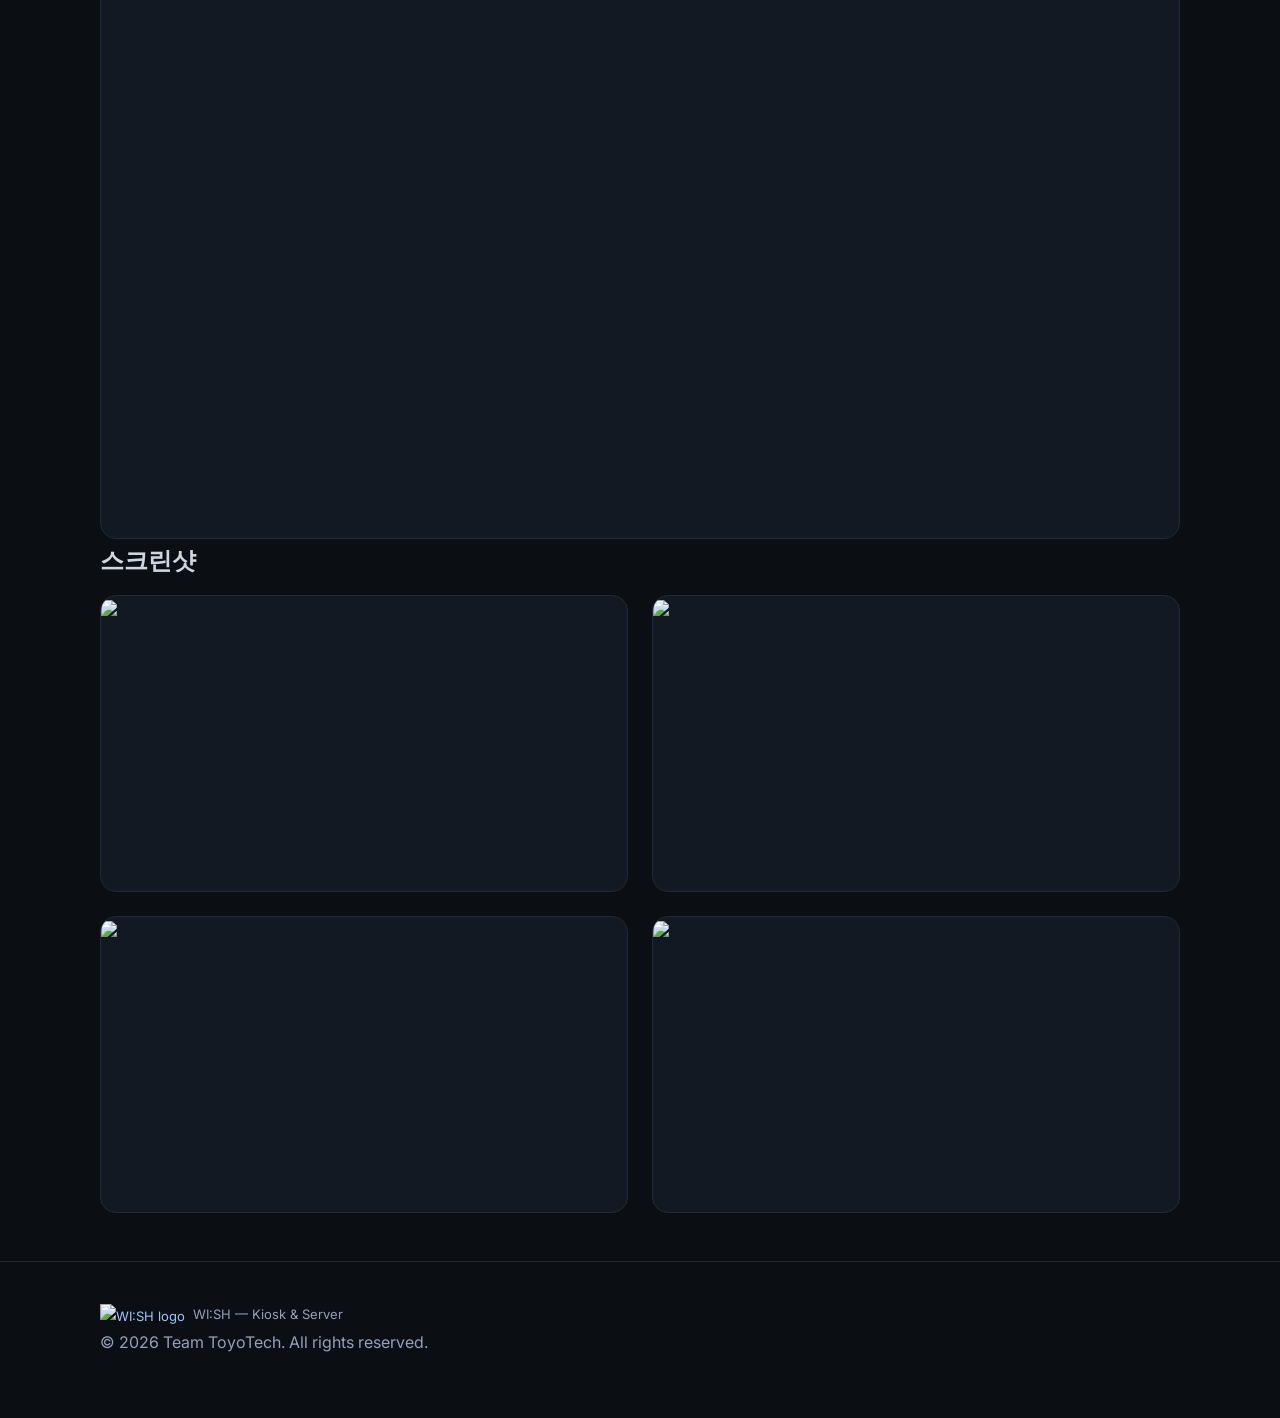
==== commit e45c36cb: "docs payment img added docs a tag added" ====
--- a/docs/index.html
+++ b/docs/index.html
@@ -87,7 +87,7 @@
             <!-- KIOSK: OVERVIEW -->
             <section class="hero" id="overview">
                 <div class="container">
-                    <span class="badge">WI:SH Kiosk</span>
+                    <a href="./"> <span class="badge">WI:SH Kiosk</span></a>
                     <h1 class="h1">WI:SH Kiosk</h1>
                     <h2 class="h2">
                         Write It: Scan & Handle — 키오스크 접근성 개선 프로젝트
@@ -371,16 +371,25 @@
                             style="grid-template-columns: repeat(2, 1fr)"
                         >
                             <div class="card media-card ratio-16x9">
-                                <img src="/img/wishKiosk.png" />
-                                <h3>fasd</h3>
+                                <a href="/img/wishKiosk.png">
+                                    <img src="/img/wishKiosk.png" />
+                                </a>
                             </div>
                             <div class="card media-card ratio-16x9">
-                                <img src="/img/wishKioskDIDDisplay.png" />
+                                <a href="/img/wishKioskDIDDisplay.png">
+                                    <img src="/img/wishKioskDIDDisplay.png" />
+                                </a>
                             </div>
                             <div class="card media-card ratio-16x9">
-                                <img src="/img/wishKioskDIDReceive.png" />
+                                <a href="/img/wishKioskDIDReceive.png">
+                                    <img src="/img/wishKioskDIDReceive.png" />
+                                </a>
                             </div>
-                            <div class="card media-card ratio-16x9"></div>
+                            <div class="card media-card ratio-16x9">
+                                <a href="/img/wishKioskPayment.png">
+                                    <img src="/img/wishKioskPayment.png" />
+                                </a>
+                            </div>
                         </div>
                     </div>
                 </div>
@@ -398,7 +407,7 @@
             <!-- SERVER: OVERVIEW -->
             <section class="hero" id="server-overview">
                 <div class="container">
-                    <span class="badge">WI:SH Server</span>
+                    <a href="./"><span class="badge">WI:SH Server</span></a>
                     <h2 class="h1">WI:SH Server</h2>
                     <p class="lead">
                         WI:SH Kiosk와 연동되는 서버 구성입니다. 주문 접수/상태
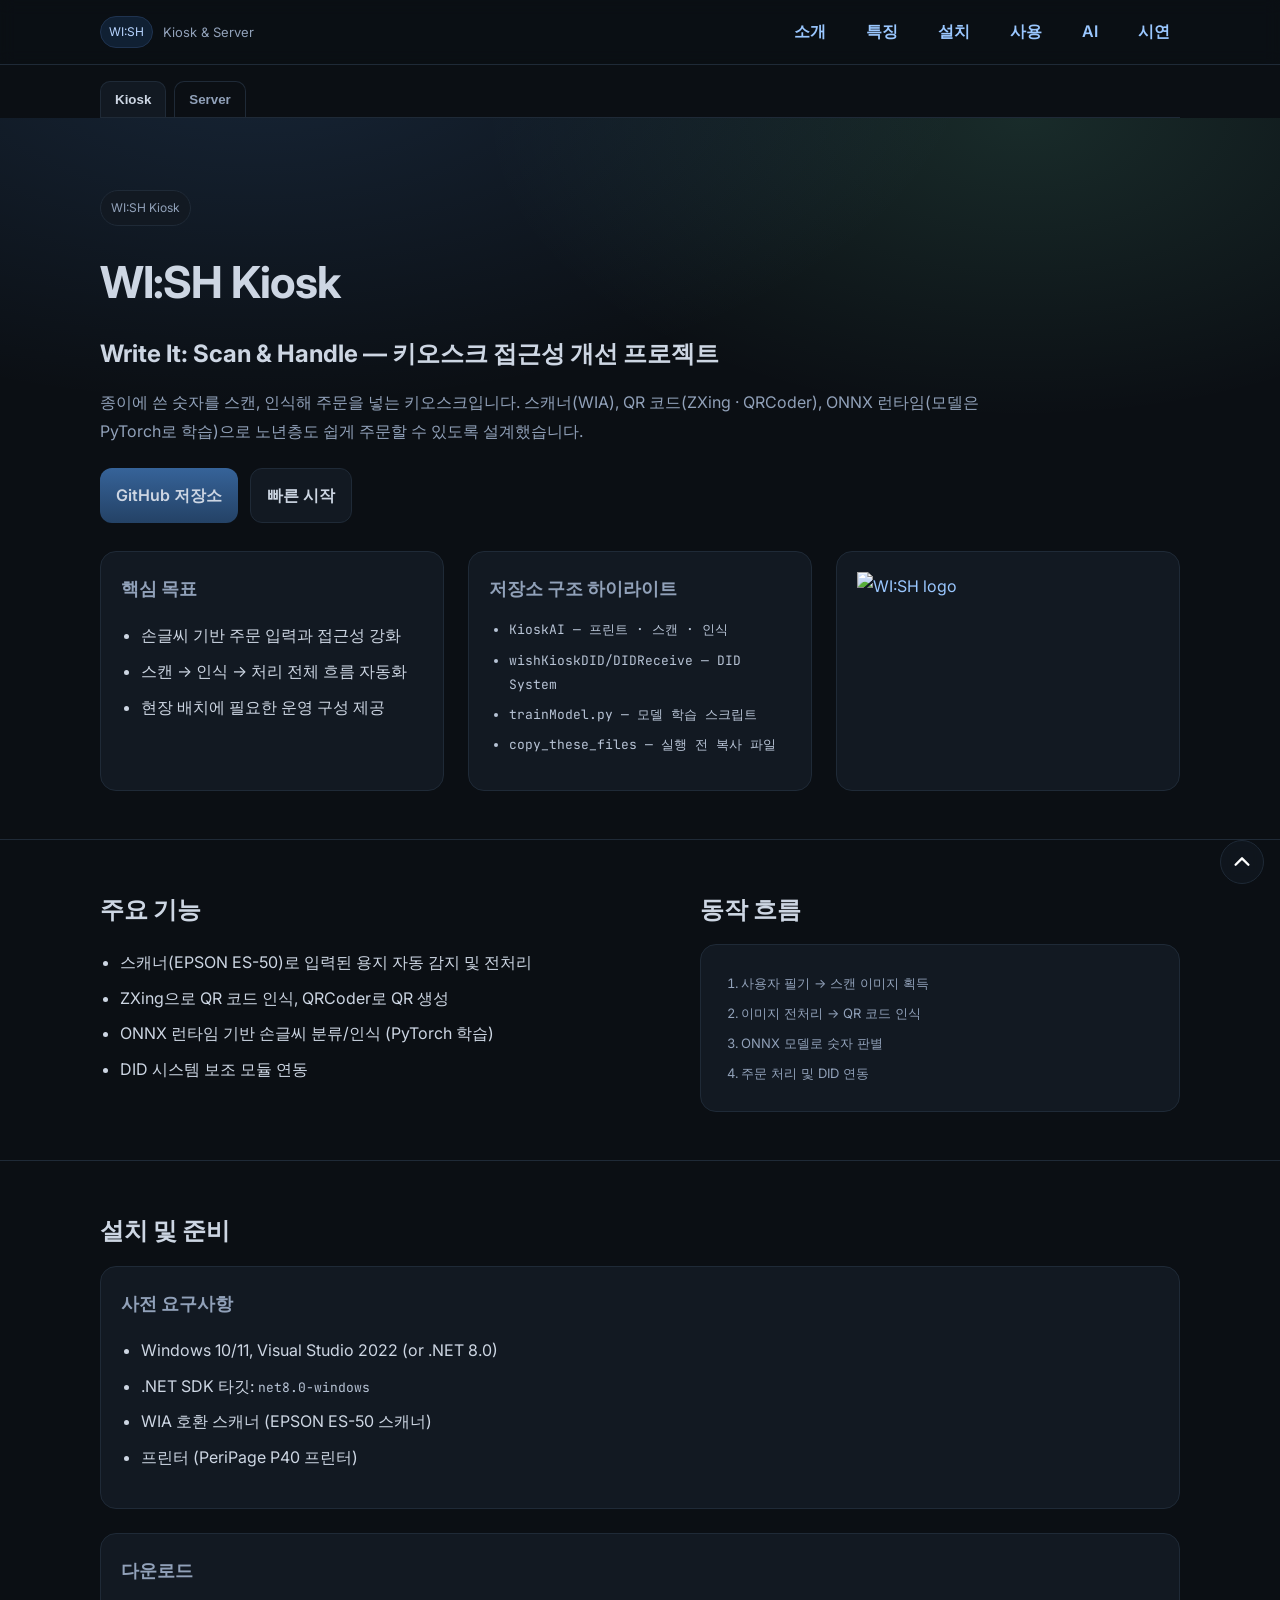
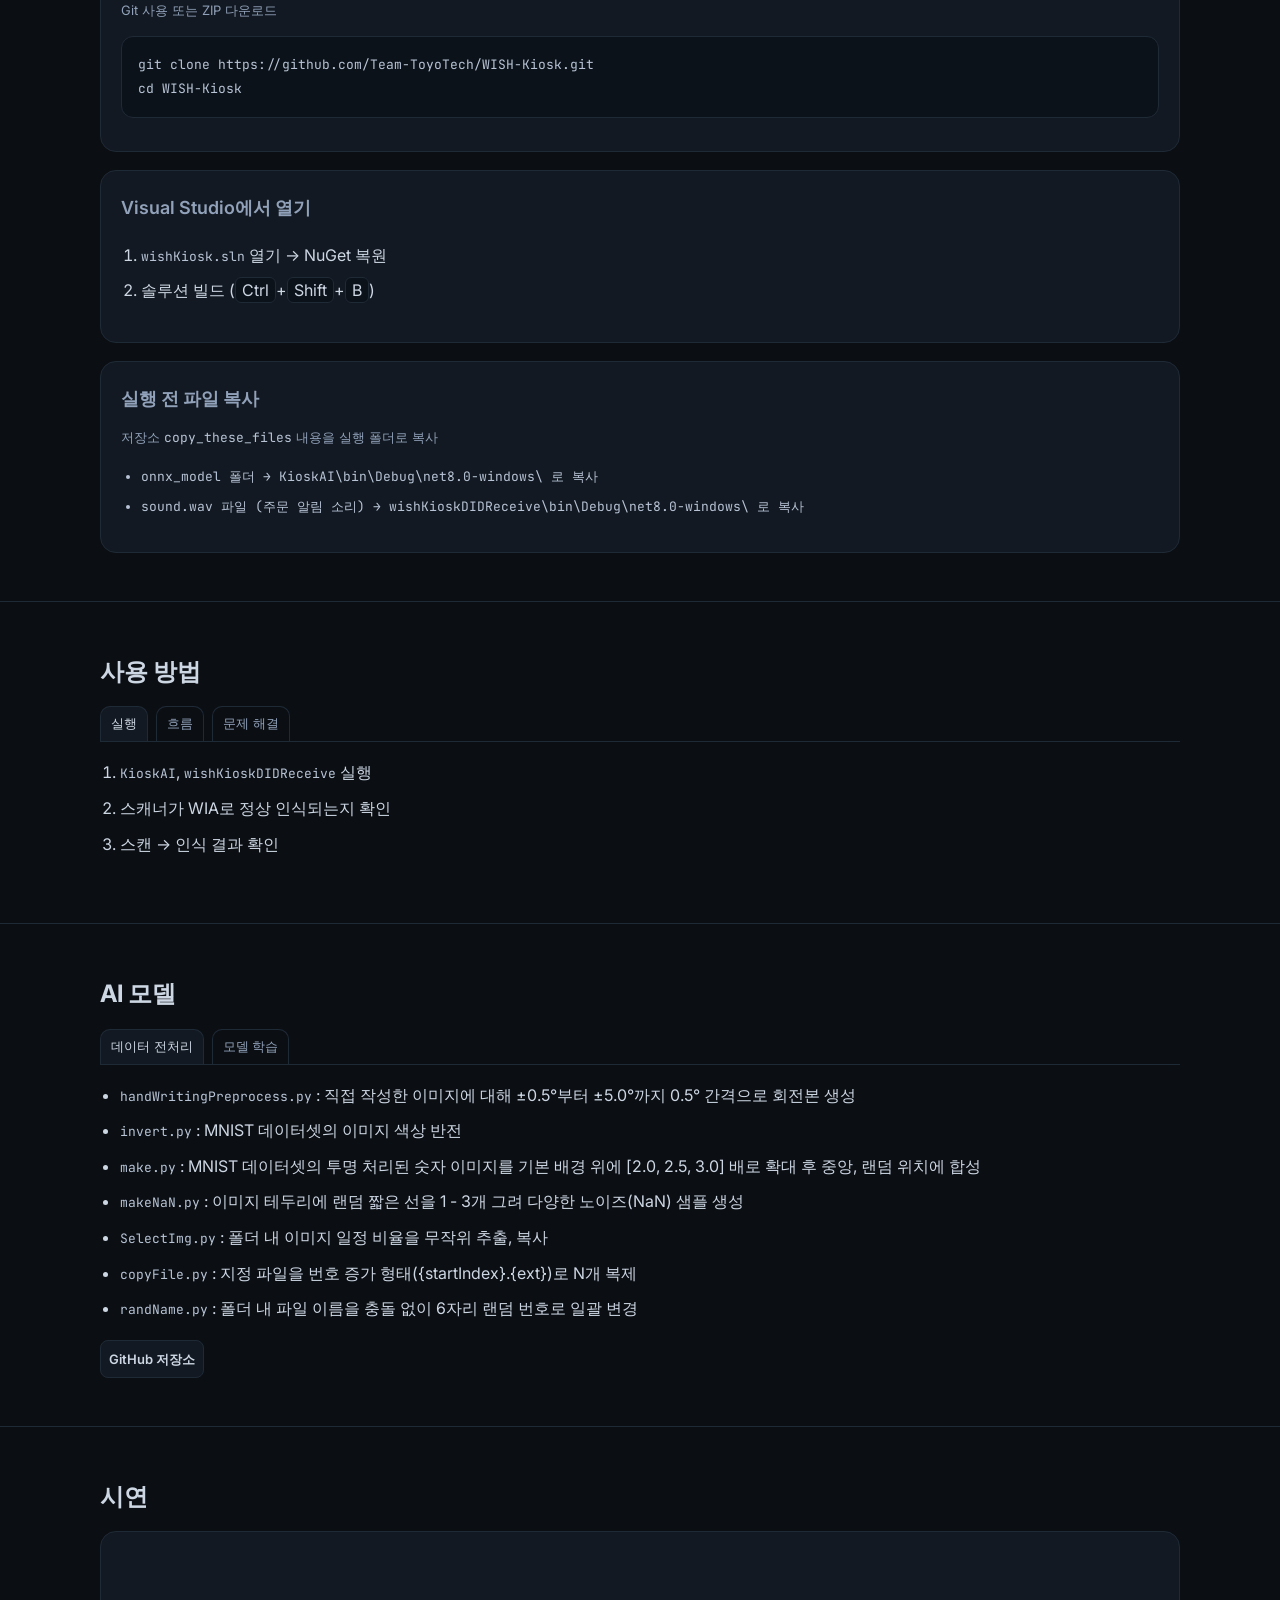
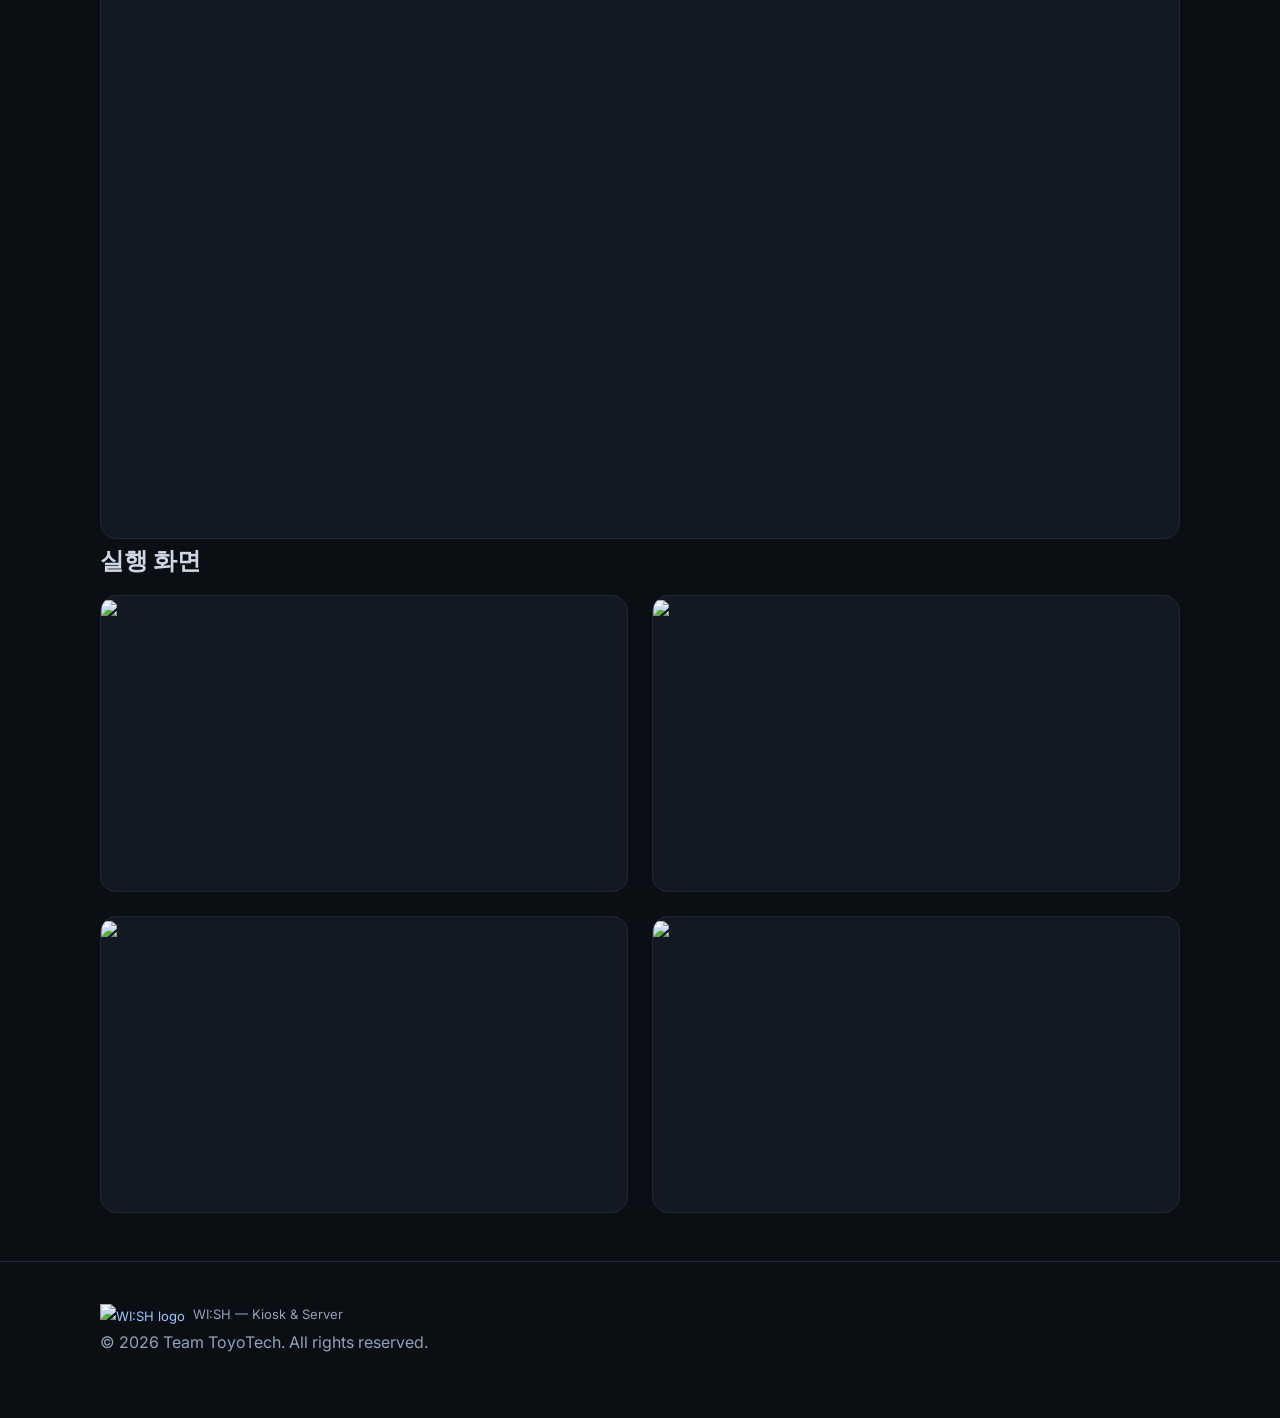
==== commit 69049142: "docs text edited" ====
--- a/docs/index.html
+++ b/docs/index.html
@@ -365,7 +365,7 @@
                         ></a>
                     </div>
                     <div>
-                        <h2 class="h2">스크린샷</h2>
+                        <h2 class="h2">실행 화면</h2>
                         <div
                             class="grid"
                             style="grid-template-columns: repeat(2, 1fr)"
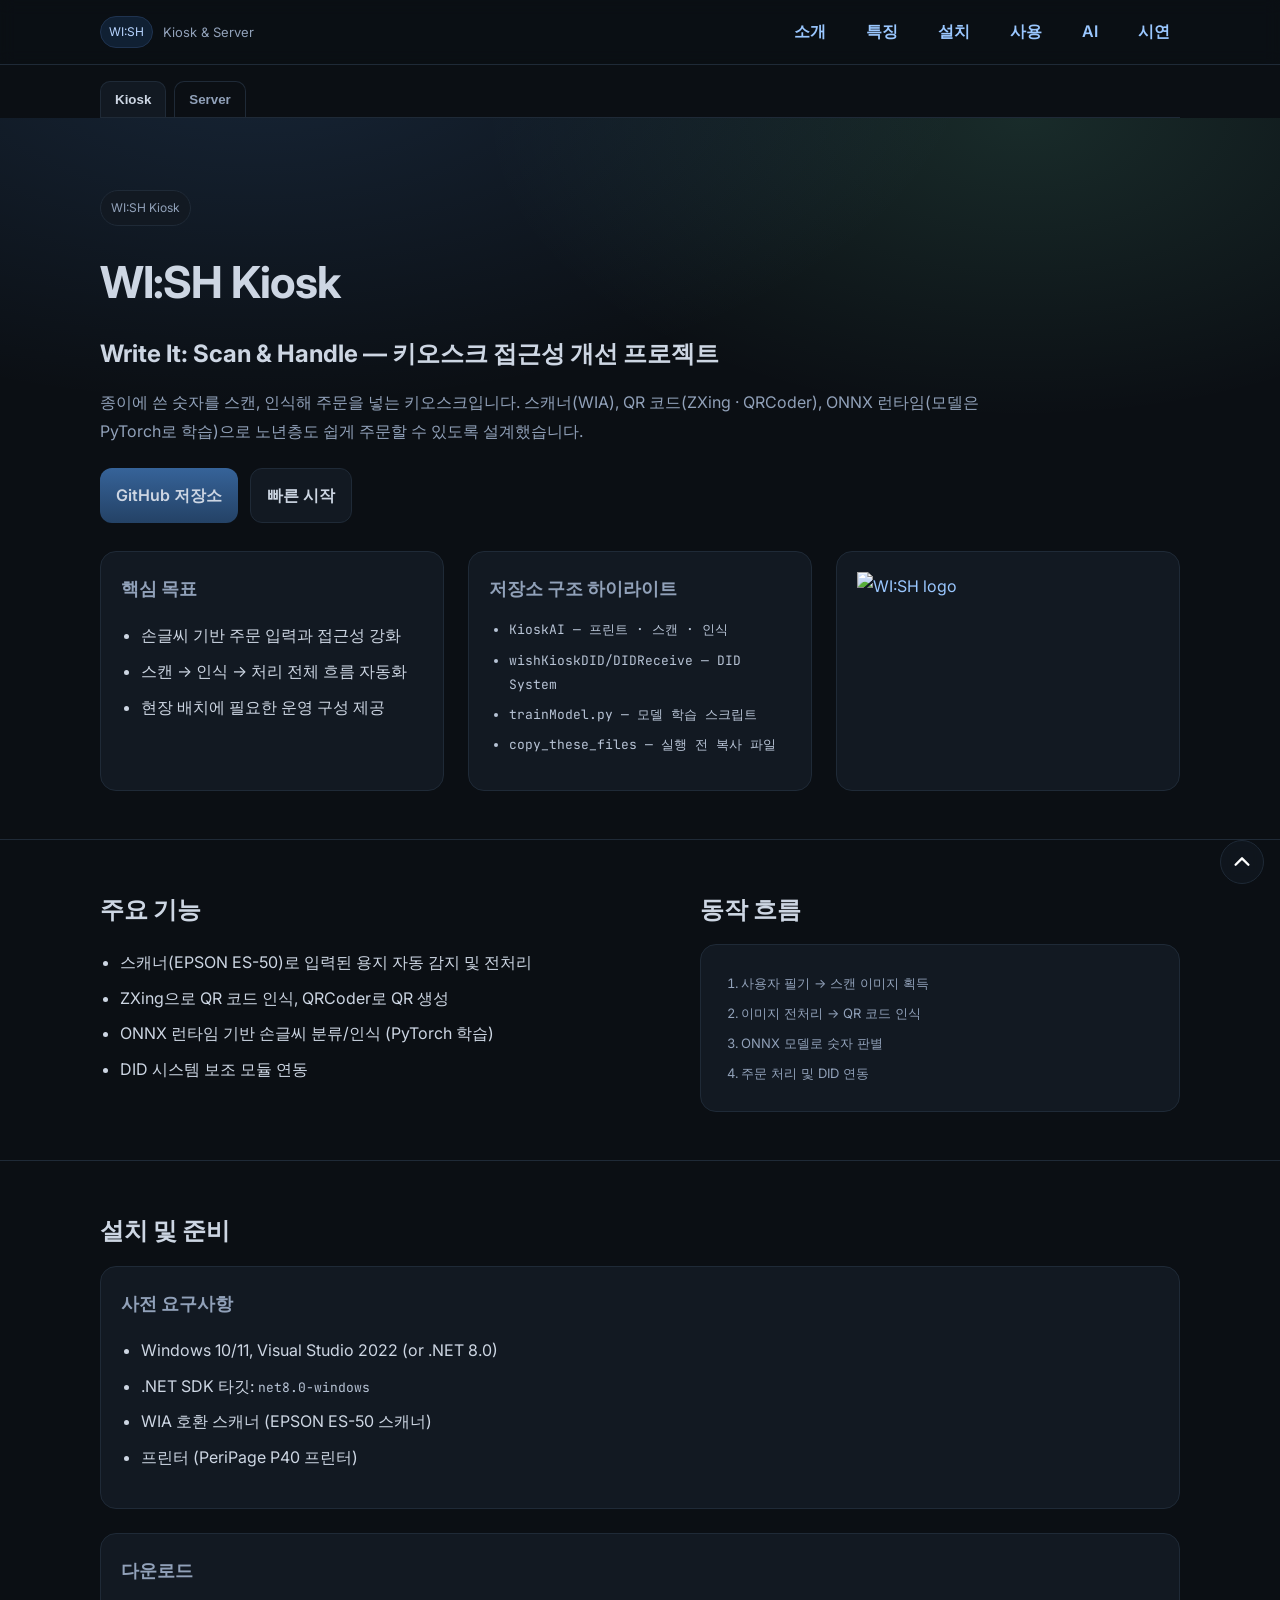
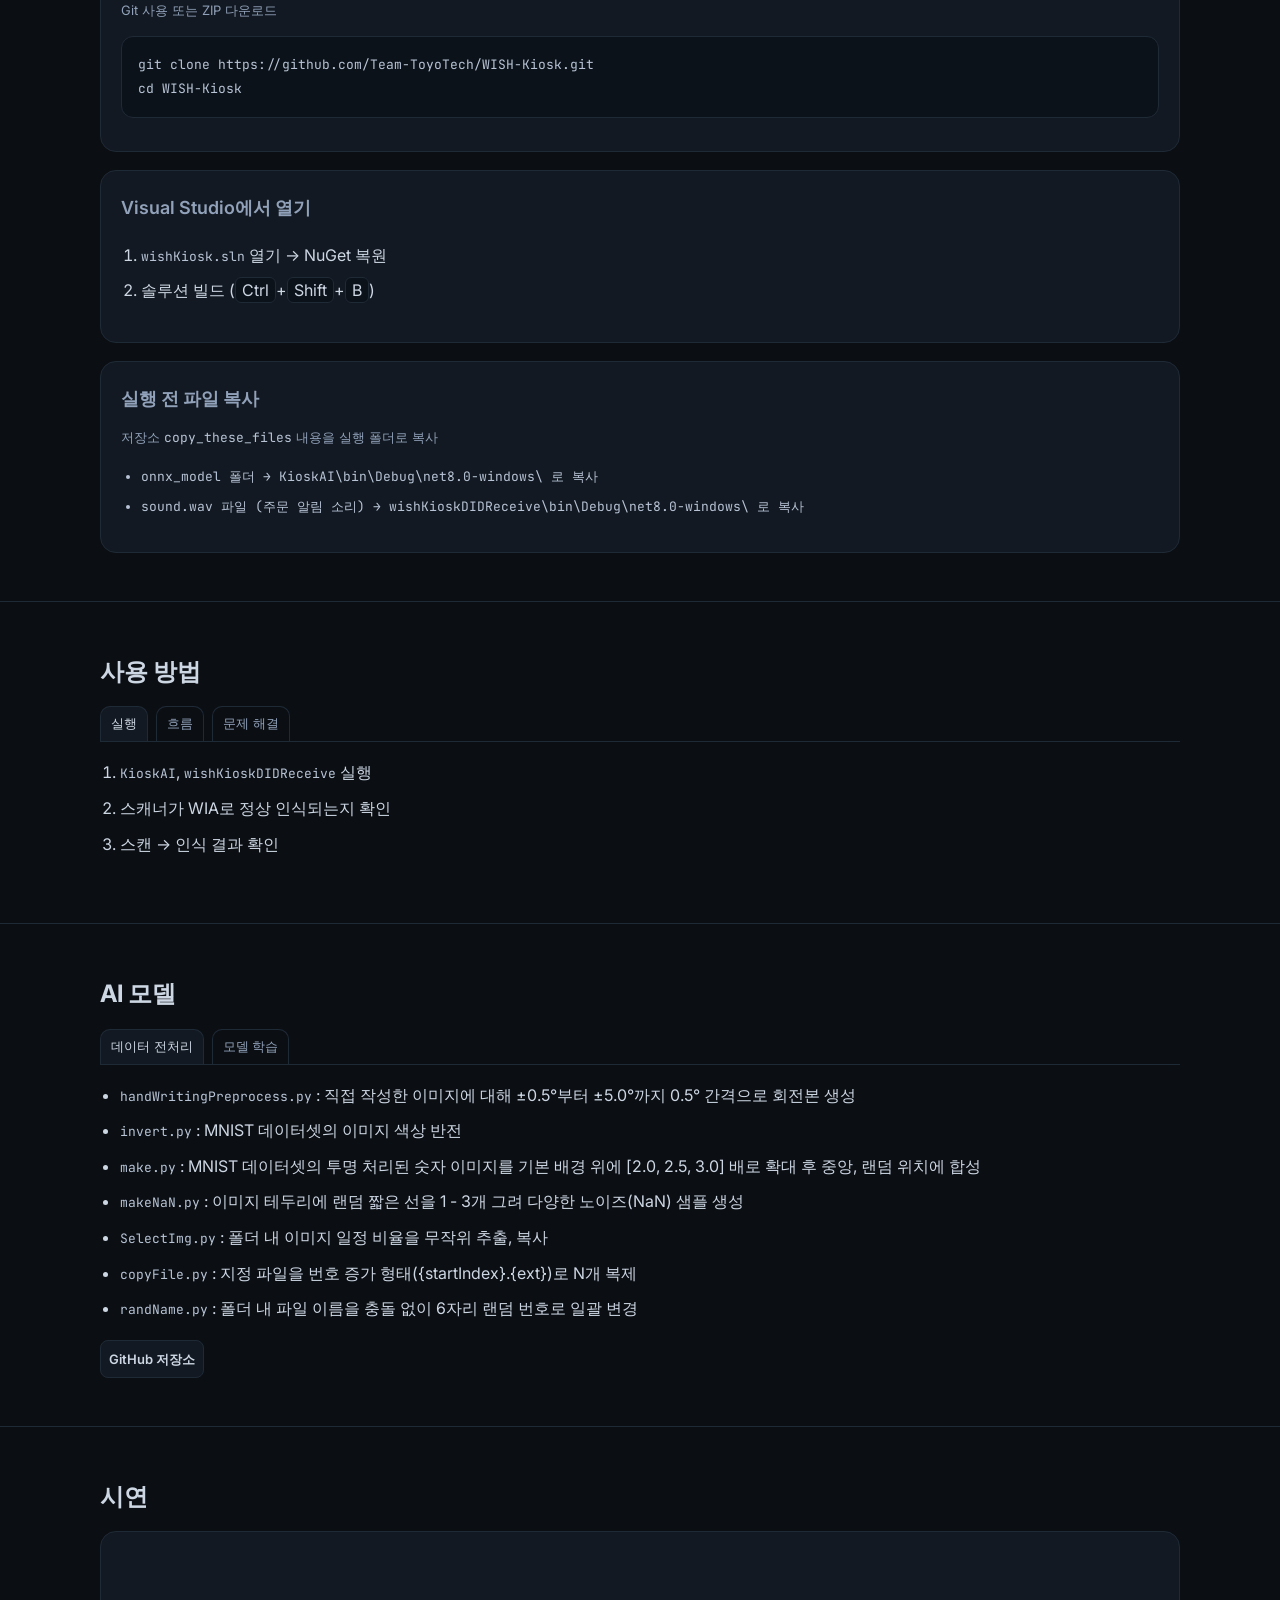
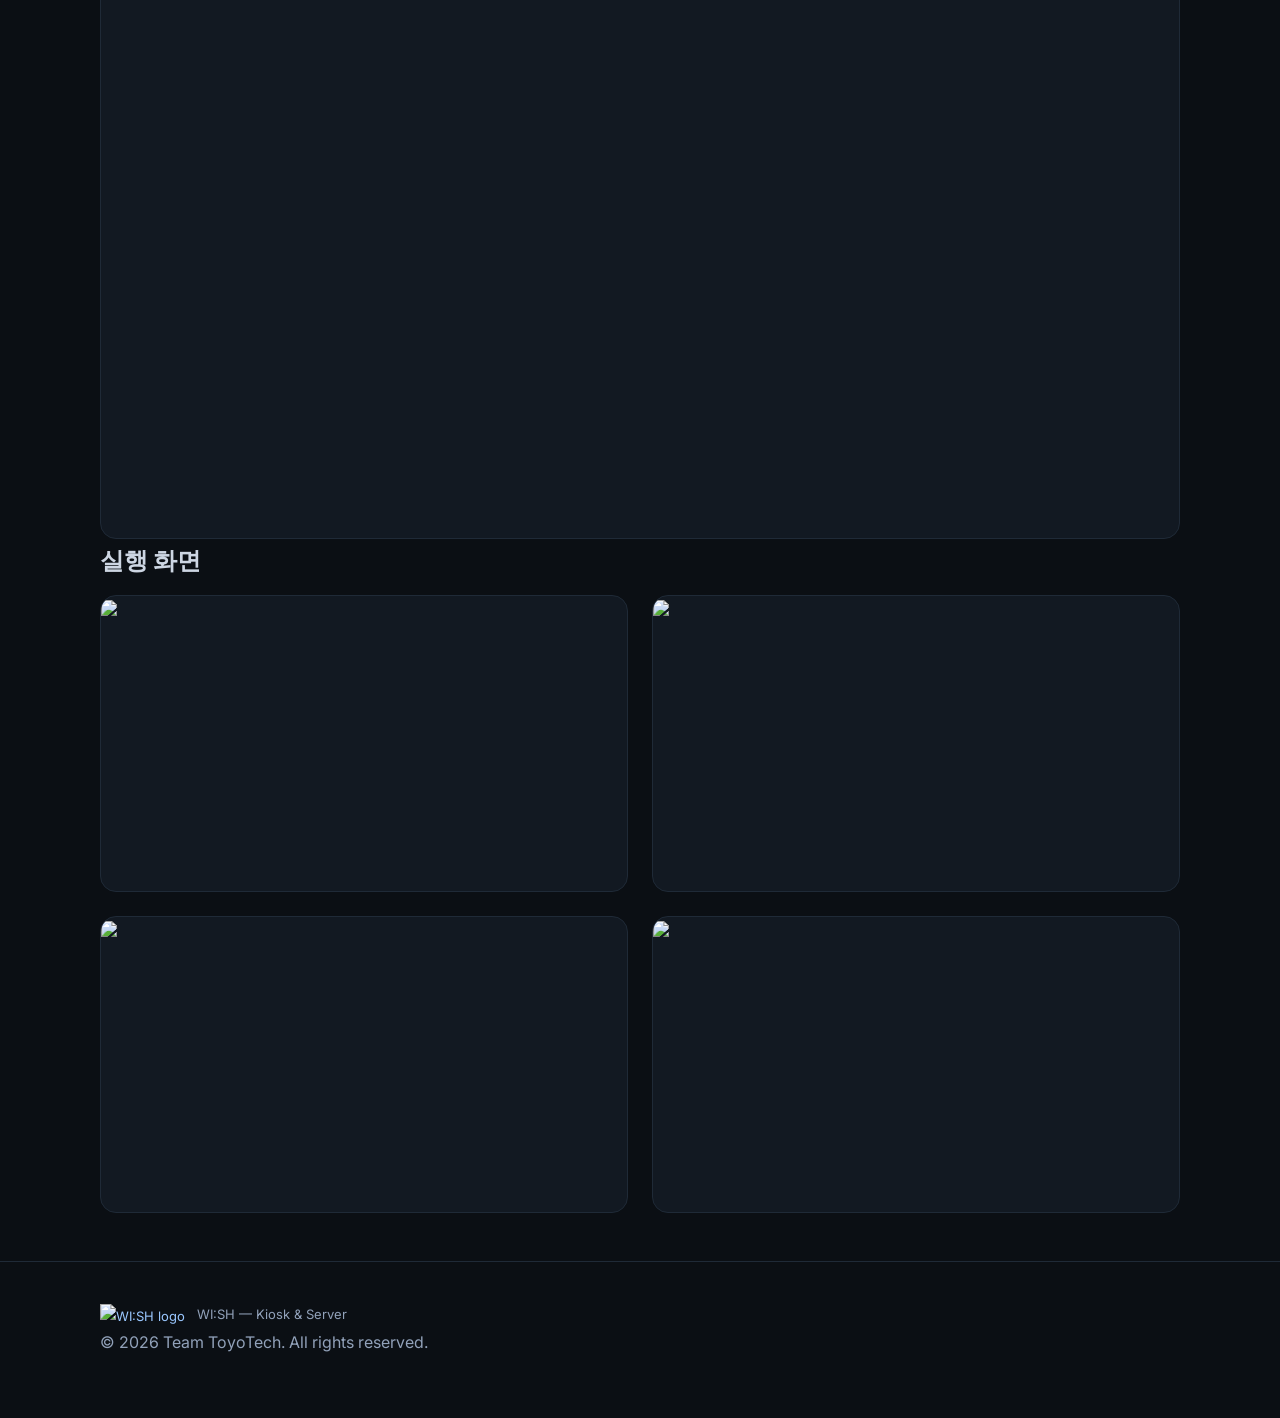
==== commit 17c6a574: "link target="_blank" added" ====
--- a/docs/index.html
+++ b/docs/index.html
@@ -128,7 +128,7 @@
                             </ul>
                         </div>
                         <div class="card">
-                            <a href="/logo/logo.html">
+                            <a href="/logo/logo.html" target="_blank">
                                 <img src="/img/logo.png" alt="WI:SH logo" />
                             </a>
                         </div>
@@ -371,22 +371,31 @@
                             style="grid-template-columns: repeat(2, 1fr)"
                         >
                             <div class="card media-card ratio-16x9">
-                                <a href="/img/wishKiosk.png">
+                                <a href="/img/wishKiosk.png" target="_blank">
                                     <img src="/img/wishKiosk.png" />
                                 </a>
                             </div>
                             <div class="card media-card ratio-16x9">
-                                <a href="/img/wishKioskDIDDisplay.png">
+                                <a
+                                    href="/img/wishKioskDIDDisplay.png"
+                                    target="_blank"
+                                >
                                     <img src="/img/wishKioskDIDDisplay.png" />
                                 </a>
                             </div>
                             <div class="card media-card ratio-16x9">
-                                <a href="/img/wishKioskDIDReceive.png">
+                                <a
+                                    href="/img/wishKioskDIDReceive.png"
+                                    target="_blank"
+                                >
                                     <img src="/img/wishKioskDIDReceive.png" />
                                 </a>
                             </div>
                             <div class="card media-card ratio-16x9">
-                                <a href="/img/wishKioskPayment.png">
+                                <a
+                                    href="/img/wishKioskPayment.png"
+                                    target="_blank"
+                                >
                                     <img src="/img/wishKioskPayment.png" />
                                 </a>
                             </div>
@@ -650,9 +659,10 @@
 
         <footer>
             <div class="container small">
-                <a href="/logo/logo.html"
-                    ><img src="/img/logo.png" alt="WI:SH logo" /></a
-                >WI:SH — Kiosk & Server
+                <a href="/logo/logo.html" target="_blank">
+                    <img src="/img/logo.png" alt="WI:SH logo" />
+                </a>
+                WI:SH — Kiosk & Server
             </div>
 
             <div class="container">
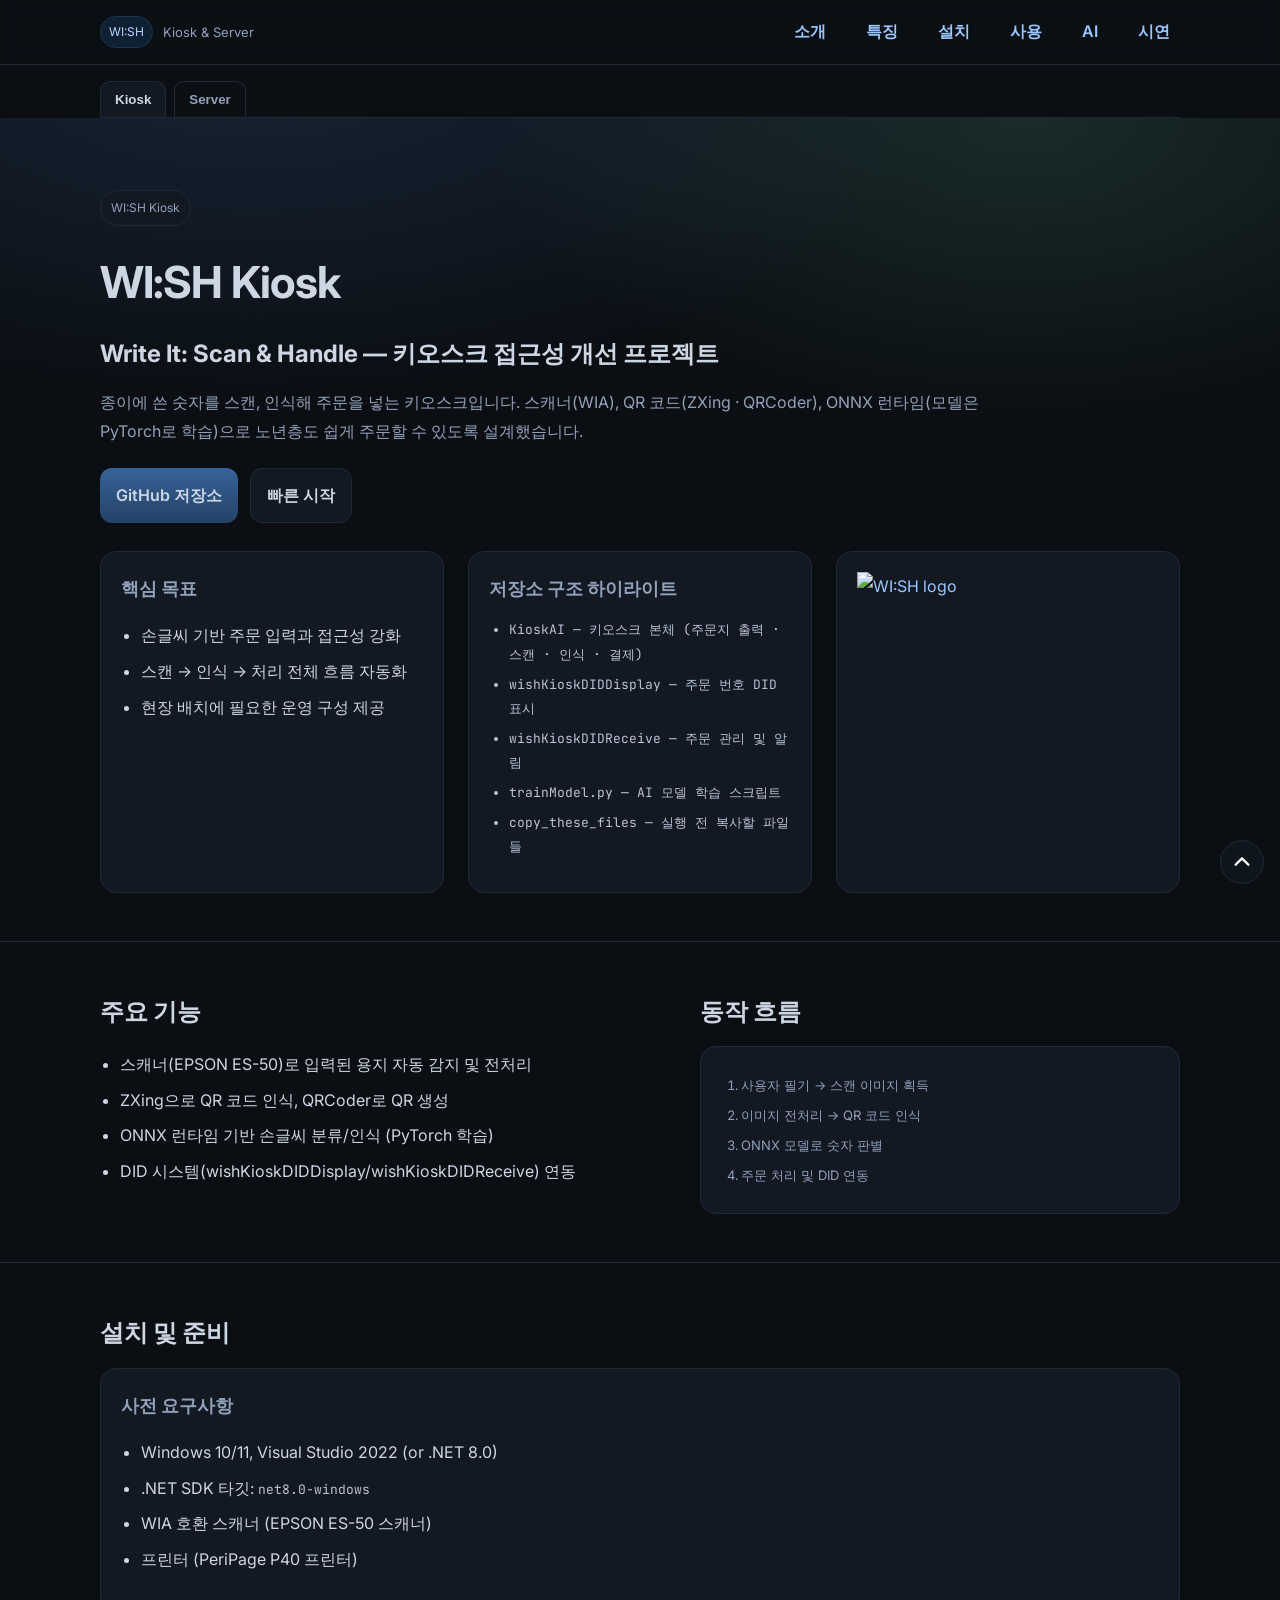
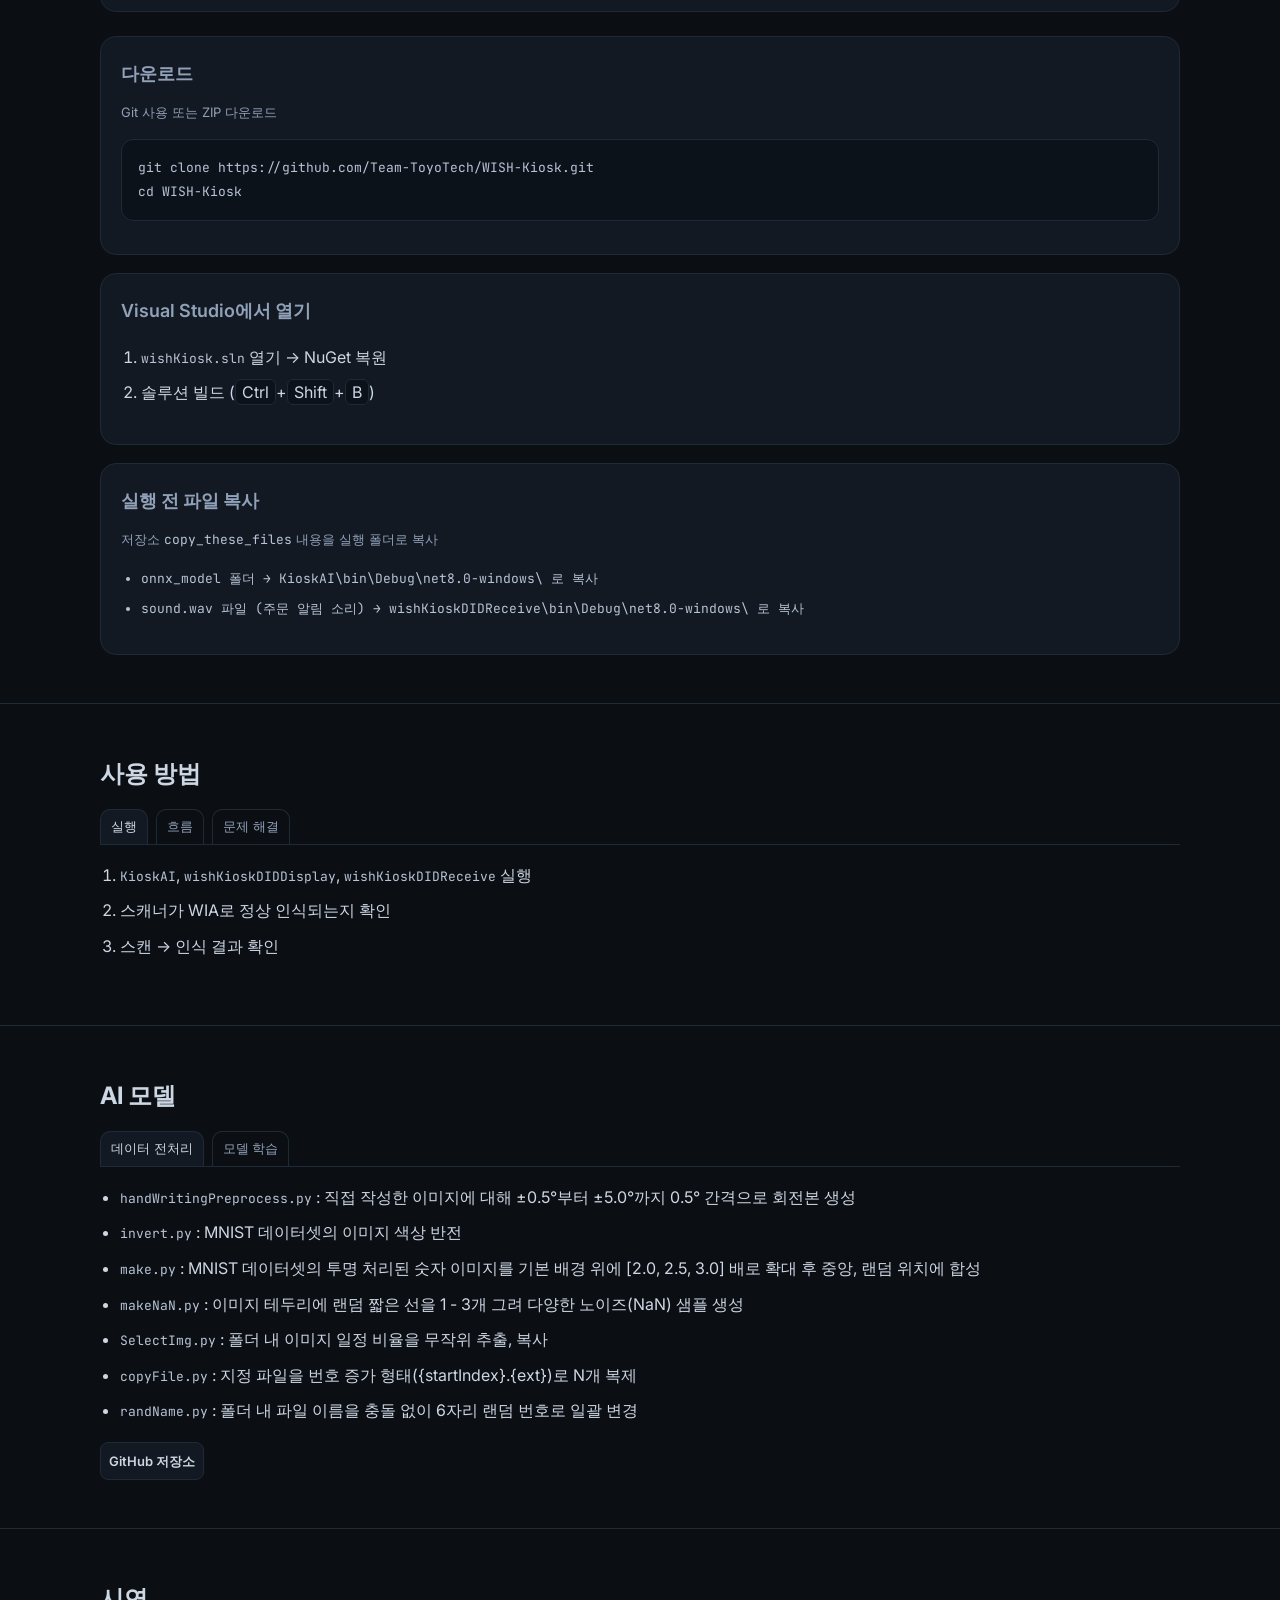
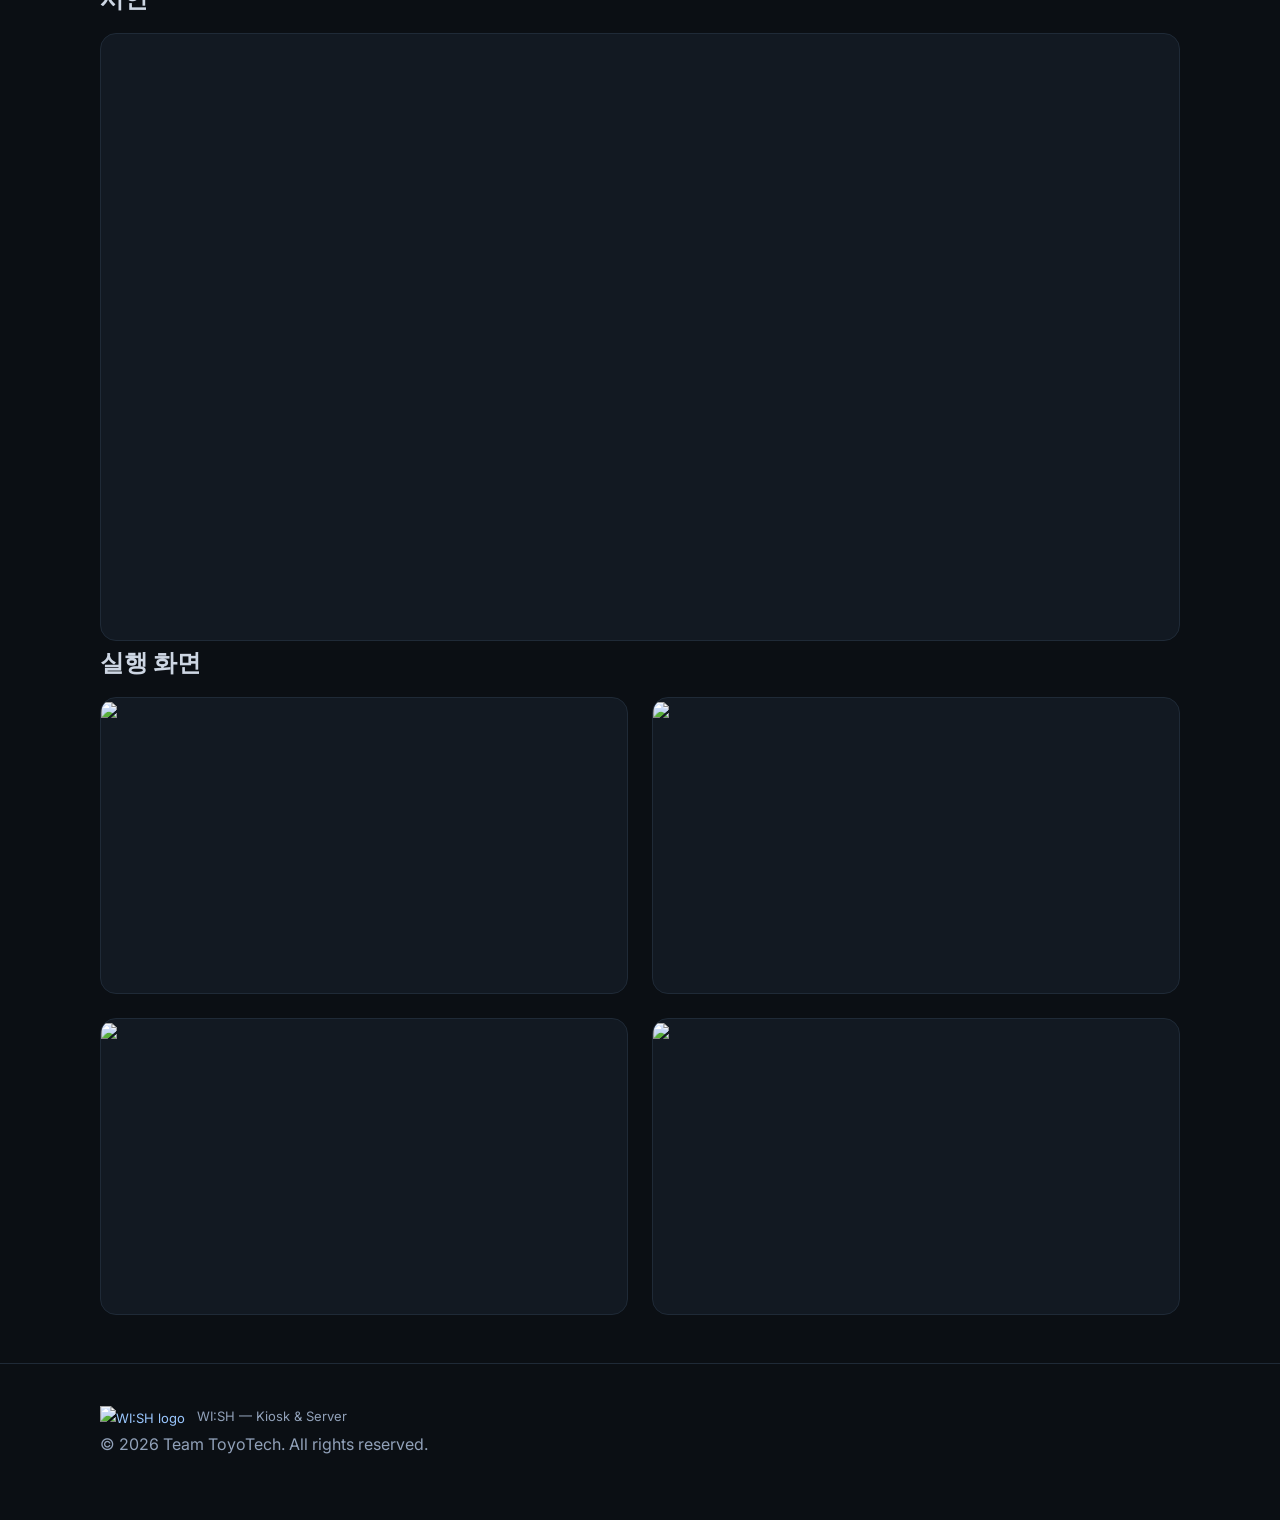
==== commit 899d2dbd: "docs update" ====
--- a/docs/index.html
+++ b/docs/index.html
@@ -121,10 +121,18 @@
                         <div class="card">
                             <h3 class="h3">저장소 구조 하이라이트</h3>
                             <ul class="mono">
-                                <li>KioskAI — 프린트 · 스캔 · 인식</li>
-                                <li>wishKioskDID/DIDReceive — DID System</li>
-                                <li>trainModel.py — 모델 학습 스크립트</li>
-                                <li>copy_these_files — 실행 전 복사 파일</li>
+                                <li>
+                                    KioskAI — 키오스크 본체 (주문지 출력 · 스캔
+                                    · 인식 · 결제)
+                                </li>
+                                <li>
+                                    wishKioskDIDDisplay — 주문 번호 DID 표시
+                                </li>
+                                <li>wishKioskDIDReceive — 주문 관리 및 알림</li>
+                                <li>trainModel.py — AI 모델 학습 스크립트</li>
+                                <li>
+                                    copy_these_files — 실행 전 복사할 파일들
+                                </li>
                             </ul>
                         </div>
                         <div class="card">
@@ -150,7 +158,11 @@
                             <li>
                                 ONNX 런타임 기반 손글씨 분류/인식 (PyTorch 학습)
                             </li>
-                            <li>DID 시스템 보조 모듈 연동</li>
+                            <li>
+                                DID
+                                시스템(wishKioskDIDDisplay/wishKioskDIDReceive)
+                                연동
+                            </li>
                         </ul>
                     </div>
                     <div>
@@ -247,6 +259,7 @@
                         <ol>
                             <li>
                                 <span class="mono">KioskAI</span>,
+                                <span class="mono">wishKioskDIDDisplay</span>,
                                 <span class="mono">wishKioskDIDReceive</span>
                                 실행
                             </li>
@@ -488,7 +501,7 @@
                             <h3 class="h3">다운로드</h3>
                             <pre><code class="mono">git clone https://github.com/Team-ToyoTech/WISH-Server.git
 cd WISH-Server
-npm install express body-parser
+npm install
 node Server.js
 </code></pre>
                             <p class="small">
